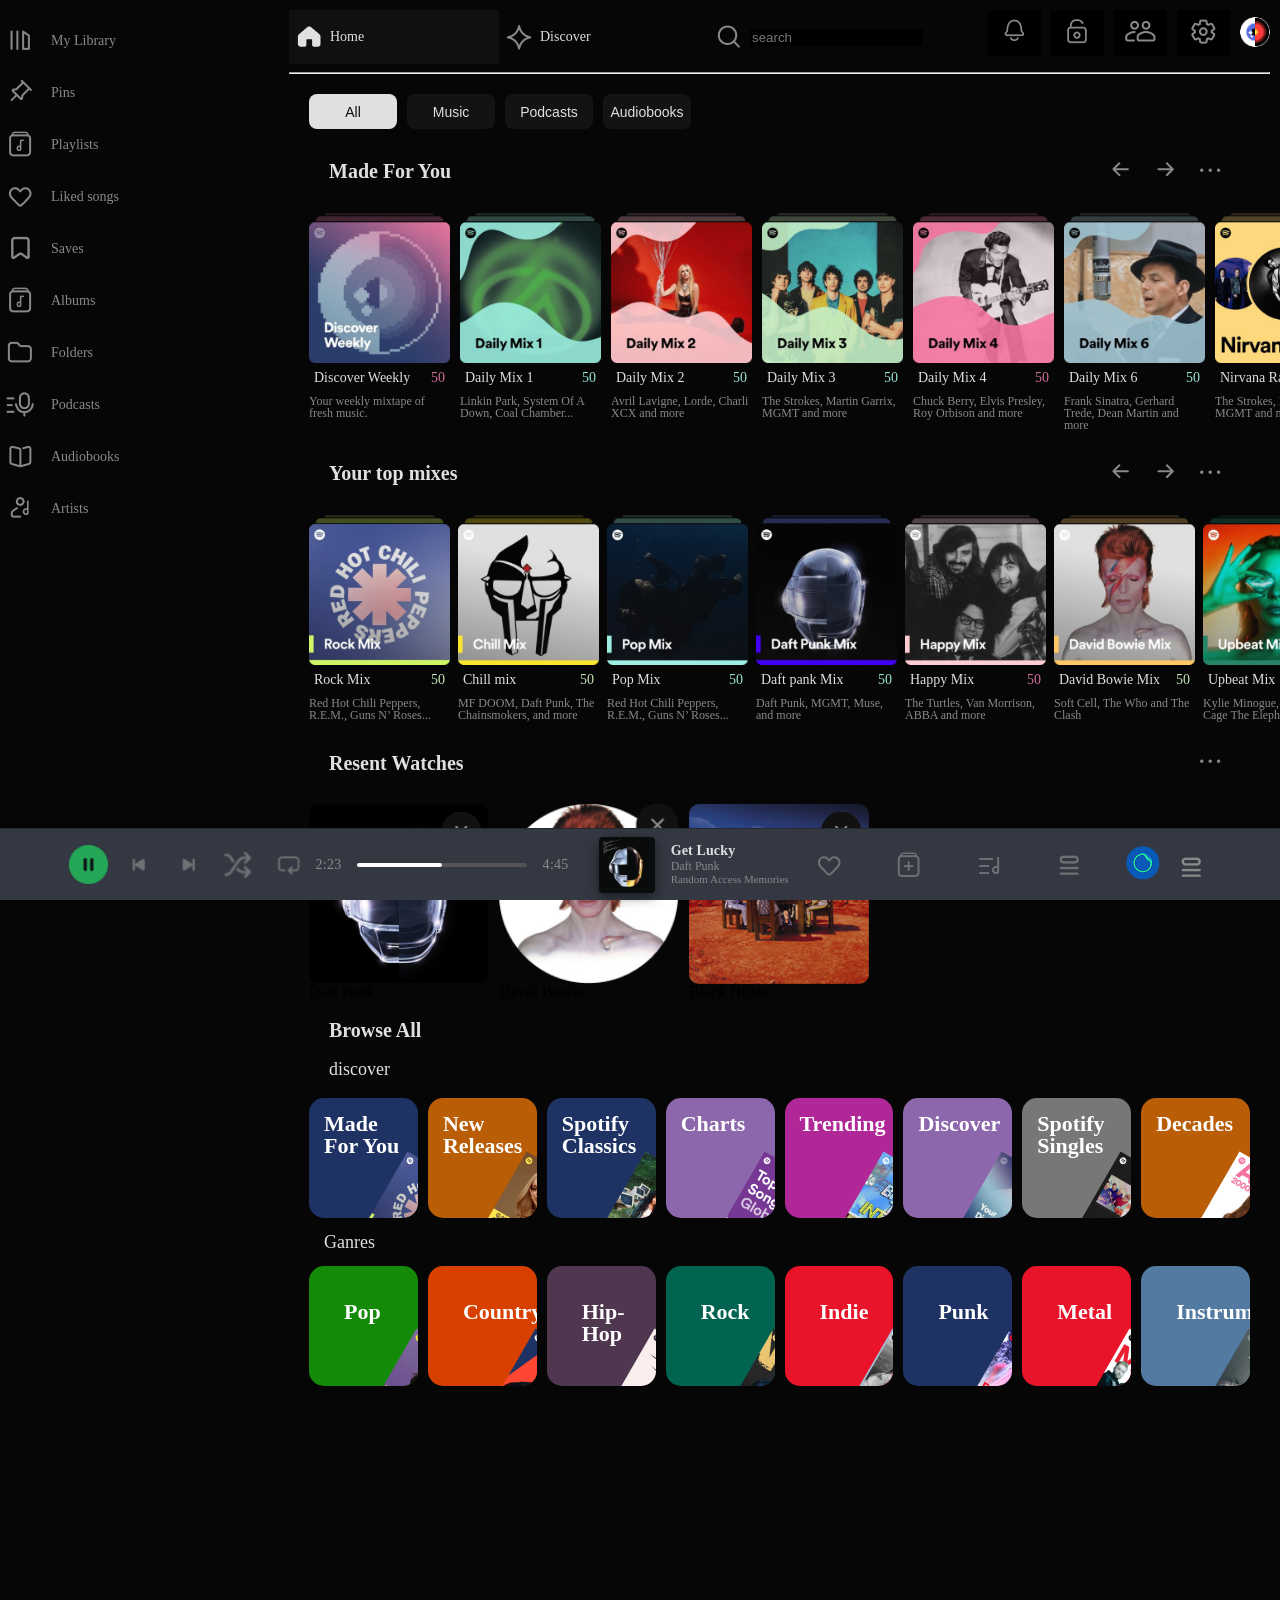
==== index.html @ 06f9d7bf "complete album page" ====
<!DOCTYPE html>
<html lang="en">
<head>
    <meta charset="UTF-8">
    <meta name="viewport" content="width=device-width, initial-scale=1.0">
    <title>Spotify</title>
    <link rel="stylesheet" href="assets/css/reset.css">
    <link rel="stylesheet" href="assets/css/style.css">
</head>
<body>
    
    <section class="main_structure">
            <!-- aside section -->
        <aside class="side-nav">
            <!-- side navigation -->
            <nav class="aside_nav">
                <ul class="aside_nav_items">
                    <li class="main_pages">
                        <div class="each_page">
                            <img src="assets/images/aside/library.png" alt="library icon">
                            <a href="#">My Library</a>
                        </div>
                        <div class="each_page">
                            <img src="assets/images/aside/pin.png" alt="pin icon">
                            <a href="#">Pins</a>
                        </div>
                        <div class="each_page">
                            <img src="assets/images/aside/albums.png" alt="playlist icon">
                            <a href="#">Playlists</a>
                        </div>
                        <div class="each_page">
                            <img src="assets/images/aside/like.png" alt="like icon">
                            <a href="#">Liked songs</a>
                        </div>
                        <div class="each_page">
                            <img src="assets/images/aside/save.png" alt="save icon">
                            <a href="#">Saves</a>
                        </div>
                        <div class="each_page">
                            <img src="assets/images/aside/albums.png" alt="album icon">
                            <a href="album.html">Albums</a>
                        </div>
                        <div class="each_page">
                            <img src="assets/images/aside/folder.png" alt="folder icon">
                            <a href="#">Folders</a>
                        </div>
                        <div class="each_page">
                            <img src="assets/images/aside/podcast.png" alt="podcast icon">
                            <a href="#">Podcasts</a>
                        </div>
                        <div class="each_page">
                            <img src="assets/images/aside/audiobook.png" alt="audiobook icon">
                            <a href="#">Audiobooks</a>
                        </div>
                        <div class="each_page">
                            <img src="assets/images/aside/artist.png" alt="artist icon">
                            <a href="#">Artists</a>
                        </div>

                    </li>
                </ul>
            </nav>

        </aside>
        <!-- page header -->
        <section class="first_page">
                <!-- header -->
            <header class="header">
                <nav class="nav_section">
                    <!-- header's main navigation -->
                    <section class="main_section">
                        <div class="home">
                            <img class="header_btn" src="assets/images/header/home.png" alt="home logo">
                            <a href="index.html">Home</a>
                        </div>
                        <div class="discover">
                            <img class="header_btn" src="assets/images/header/discover.png" alt="discover logo">
                            <a href="#">Discover</a>
                        </div>
                        <div class="search">
                            <img class="header_btn" src="assets/images/header/search.png" alt="search">
                            <input type="text" placeholder="search">
                        </div>
                    </section>
                </nav>

                <!-- action buttons -->
                <section class="actions">
                    <button><img src="assets/images/header/notification.png" alt="notification icon"></button>
                    <button><img src="assets/images/header/lock.png" alt="lock icon"></button>
                    <button><a href="friends.html"><img src="assets/images/header/friends.png" alt="friend icon"></a></button>
                    <button><img src="assets/images/header/settings.png" alt="settings icon"></button>
                    <img class="profile" src="assets/images/header/profile.png" alt="profile picture">
                </section>

            </header>
            <hr>
            <!-- main -->
            <main class="main">
                <!-- filters -->
                <div class="filters">
                    <button class="full_btn">All</button>
                    <button>Music</button>
                    <button>Podcasts</button>
                    <button>Audiobooks</button> 
                </div>
                
                <!-- title and scroll options -->
                <section class="scroll">
                     <h2>Made For You</h2>
                     <div class="arrows">
                        <img src="assets/images/main/left.png" alt="left arrow">
                        <img src="assets/images/main/right.png" alt="right arrow">
                        <img src="assets/images/main/dots.png" alt="view more">
                     </div>
                </section>

                <section class="mobile_first_section">
                    <div class="each_mobile">
                        <div class="photo">
                            <img src="assets/images/main/12.png" alt="punk">
                        </div>
                        <div class="texts">
                            <h3>Get Lucky</h3>
                            <p>Daft Punk</p>
                        </div>
                    </div>
                    <div class="each_mobile">
                        <div class="photo">
                            <img src="assets/images/main/3.png" alt="daily mix 2">
                        </div>
                        <div class="texts">
                            <h3>daily mix 2</h3>
                        </div>
                    </div>
                    <div class="each_mobile">
                        <div class="photo">
                            <img src="assets/images/main/2.png" alt="daily mix 1">
                        </div>
                        <div class="texts">
                            <h3>daily mix 1</h3>
                        </div>
                    </div>
                    <div class="each_mobile">
                        <div class="photo">
                            <img src="assets/images/main/12.png" alt="punk">
                        </div>
                        <div class="texts">
                            <h3>Instant Crush</h3>
                            <p>Daft Punk</p>
                        </div>
                    </div>
                    <div class="each_mobile">
                        <div class="photo">
                            <img src="assets/images/main/12.png" alt="punk">
                        </div>
                        <div class="texts">
                            <h3>Around the wo...</h3>
                            <p>Daft Punk</p>
                        </div>
                    </div>
                    <div class="each_mobile">
                        <div class="photo">
                            <img src="assets/images/main/9.png" alt="rock">
                        </div>
                        <div class="texts">
                            <h3>Rock Mix</h3>
                        </div>
                    </div>
                </section>
               
                <!-- playlists, made for you -->
                <section class="made_for_you">
                    <div class="each_pl">
                        <div class="pl_photo">
                            <img src="assets/images/main/1.png" alt="discover weakly">
                        </div>
                        <div class="pl_info">
                            <div class="pl_name">
                                <p class="pl_title">Discover Weekly</p>
                                <p class="pl_num" id="pink">50</p>
                            </div>
                            <p>Your weekly mixtape of fresh music.</p>
                        </div>
                    </div>
                    <div class="each_pl">
                        <div class="pl_photo">
                            <img src="assets/images/main/2.png" alt="daily mix 1">
                        </div>
                        <div class="pl_info">
                            <div class="pl_name">
                                <p class="pl_title">Daily Mix 1</p>
                                <p class="pl_num" id="green">50</p>
                            </div>
                            <p>Linkin Park, System Of A Down, Coal Chamber...</p>
                        </div>
                    </div>
                    <div class="each_pl">
                        <div class="pl_photo">
                            <img src="assets/images/main/3.png" alt="daily mix 2">
                        </div>
                        <div class="pl_info">
                            <div class="pl_name">
                                <p class="pl_title">Daily Mix 2</p>
                                <p class="pl_num" id="green">50</p>
                            </div>
                            <p>Avril Lavigne, Lorde, Charli XCX and more</p>
                        </div>
                    </div>
                    <div class="each_pl">
                        <div class="pl_photo">
                            <img src="assets/images/main/4.png" alt="daily mix 3">
                        </div>
                        <div class="pl_info">
                            <div class="pl_name">
                                <p class="pl_title">Daily Mix 3</p>
                                <p class="pl_num" id="green">50</p>
                            </div>
                            <p>The Strokes, Martin Garrix, MGMT and more</p>
                        </div>
                    </div>

                    <div class="each_pl">
                         <div class="pl_photo">
                            <img src="assets/images/main/5.png" alt="daily mix 4">
                        </div>
                        <div class="pl_info">
                            <div class="pl_name">
                                <p class="pl_title">Daily Mix 4</p>
                                <p class="pl_num" id="pink">50</p>
                            </div>
                            <p>Chuck Berry, Elvis Presley, Roy Orbison and more</p>
                        </div>
                    </div>

                    <div class="each_pl">
                        <div class="pl_photo">
                            <img src="assets/images/main/6.png" alt="daily mix 6">
                        </div>
                        <div class="pl_info">
                            <div class="pl_name">
                                <p class="pl_title">Daily Mix 6</p>
                                <p class="pl_num" id="green">50</p>
                            </div>
                            <p>Frank Sinatra, Gerhard Trede, Dean Martin and more</p>
                        </div>
                    </div>
                       

                    <div class="each_pl">
                        <div class="pl_photo">
                            <img src="assets/images/main/7.png" alt="nirvana">
                        </div>
                        <div class="pl_info">
                            <div class="pl_name">
                                <p class="pl_title">Nirvana Radio</p>
                                <p class="pl_num" id="yellow">50</p>
                            </div>
                            <p>The Strokes, Martin Garrix, MGMT and more</p>
                        </div>
                    </div>

                    <div class="each_pl">
                        <div class="pl_photo">
                            <img src="assets/images/main/8.png" alt="fall out boys">
                        </div>
                        <div class="pl_info">
                            <div class="pl_name">
                                <p class="pl_title">Fall Out Boys</p>
                                <p class="pl_num" id="yellow">50</p>
                            </div>
                            <p>With Panic! At The Disco, The All-American Rejects,...</p>
                        </div>
                    </div>

                </section>
                <!-- second section -->
                <section class="scroll">
                     <h2>Your top mixes</h2>
                     <div class="arrows">
                        <img src="assets/images/main/left.png" alt="left arrow">
                        <img src="assets/images/main/right.png" alt="right arrow">
                        <img src="assets/images/main/dots.png" alt="view more">
                     </div>
                </section>
                <!-- your top mixes section -->
                <section class="your_top_mixes">
                    <div class="each_pl">
                        <div class="pl_photo">
                            <img src="assets/images/main/9.png" alt="rock mix">
                        </div>
                        <div class="pl_info">
                            <div class="pl_name">
                                <p class="pl_title">Rock Mix</p>
                                <p class="pl_num" id="yellow">50</p>
                            </div>
                            <p>Red Hot Chili Peppers, R.E.M., Guns N’ Roses...</p>
                        </div>
                    </div>
                    <div class="each_pl">
                        <div class="pl_photo">
                            <img src="assets/images/main/10.png" alt="chill mix">
                        </div>
                        <div class="pl_info">
                            <div class="pl_name">
                                <p class="pl_title">Chill mix</p>
                                <p class="pl_num" id="yellow">50</p>
                            </div>
                            <p>MF DOOM, Daft Punk, The Chainsmokers, and more</p>
                        </div>
                    </div>
                    <div class="each_pl">
                        <div class="pl_photo">
                            <img src="assets/images/main/11.png" alt="pop mix">
                        </div>
                        <div class="pl_info">
                            <div class="pl_name">
                                <p class="pl_title">Pop Mix</p>
                                <p class="pl_num" id="green">50</p>
                            </div>
                            <p>Red Hot Chili Peppers, R.E.M., Guns N’ Roses...</p>
                        </div>
                    </div>
                    <div class="each_pl">
                        <div class="pl_photo">
                            <img src="assets/images/main/12.png" alt="Daft pank Mix">
                        </div>
                        <div class="pl_info">
                            <div class="pl_name">
                                <p class="pl_title">Daft pank Mix</p>
                                <p class="pl_num" id="green">50</p>
                            </div>
                            <p>Daft Punk, MGMT, Muse, and more</p>
                        </div>
                    </div>

                    <div class="each_pl">
                         <div class="pl_photo">
                            <img src="assets/images/main/13.png" alt="Happy Mix">
                        </div>
                        <div class="pl_info">
                            <div class="pl_name">
                                <p class="pl_title">Happy Mix</p>
                                <p class="pl_num" id="pink">50</p>
                            </div>
                            <p>The Turtles, Van Morrison, ABBA and more</p>
                        </div>
                    </div>

                    <div class="each_pl">
                        <div class="pl_photo">
                            <img src="assets/images/main/14.png" alt="David Bowie Mix">
                        </div>
                        <div class="pl_info">
                            <div class="pl_name">
                                <p class="pl_title">David Bowie Mix</p>
                                <p class="pl_num" id="yellow">50</p>
                            </div>
                            <p>Soft Cell, The Who and The Clash</p>
                        </div>
                    </div>
                       

                    <div class="each_pl">
                        <div class="pl_photo">
                            <img src="assets/images/main/15.png" alt="Upbeat Mix">
                        </div>
                        <div class="pl_info">
                            <div class="pl_name">
                                <p class="pl_title">Upbeat Mix</p>
                                <p class="pl_num" id="green">50</p>
                            </div>
                            <p>Kylie Minogue, Charli XCX, Cage The Elephant and...</p>
                        </div>
                    </div>

                    <div class="each_pl">
                        <div class="pl_photo">
                            <img src="assets/images/main/16.png" alt="60's mix">
                        </div>
                        <div class="pl_info">
                            <div class="pl_name">
                                <p class="pl_title">60's mix</p>
                                <p class="pl_num" id="pink">50</p>
                            </div>
                            <p>Chuck Berry, Skeeter David, Van Morrison and...</p>
                        </div>
                    </div>

                </section>
                <!-- recent watches -->
                <section class="recent">
                     <h2>Resent Watches</h2>
                     <div class="arrows">
                        <img src="assets/images/main/dots.png" alt="view more">
                     </div>
                </section>
                <!-- recent searches -->
                <section class="searches">
                    <div class="each_search">
                        <img class="artist" src="assets/images/main/punk.png" alt="daft punk">
                        <img class="close" src="assets/images/main/X.png" alt="x">
                        <p>Daft Punk</p>
                    </div>
                    <div class="each_search">
                        <img class="artist" src="assets/images/main/bowie.png" alt="David Bowie">
                        <p>David Bowie</p>
                    </div>
                    <div class="each_search">
                        <img class="artist" src="assets/images/main/black_holes.png" alt="black holes">
                        <img class="close" src="assets/images/main/X.png" alt="x">
                        <p>Black Holes</p>
                    </div>

                </section>

                <!-- browse all -->
                <section class="browse">
                     <h2>Browse All</h2>
                     <p>discover</p>
                </section>
                <!-- albums sort by popularity -->
                <section class="discover" id="discover">
                    <div class="each_discover_box" id="madeforu" >
                        <p class="discover_title">Made For You</p>
                        <img src="assets/images/main/madeforyou.png" alt="made for u">
                    </div>
                    <div class="each_discover_box" id="releases" >
                        <p class="discover_title">New Releases</p>
                        <img src="assets/images/main/releases.png" alt="new releases">
                    </div>
                    <div class="each_discover_box" id="classics" >
                        <p class="discover_title">Spotify Classics</p>
                        <img src="assets/images/main/classics.png" alt="classics">
                    </div>
                    <div class="each_discover_box" id="charts" >
                        <p class="discover_title">Charts</p>
                        <img src="assets/images/main/charts.png" alt="charts">
                    </div>
                    <div class="each_discover_box" id="trending" >
                        <p class="discover_title">Trending</p>
                        <img src="assets/images/main/trending.png" alt="trending">
                    </div>
                    <div class="each_discover_box" id="discover" >
                        <p class="discover_title">Discover</p>
                        <img src="assets/images/main/discover.png" alt="discover">
                    </div>
                    <div class="each_discover_box" id="singles" >
                        <p class="discover_title">Spotify Singles</p>
                        <img src="assets/images/main/singles.png" alt="singles">
                    </div>
                    <div class="each_discover_box" id="decades" >
                        <p class="discover_title">Decades</p>
                        <img src="assets/images/main/decades.png" alt="decades">
                    </div>
                </section>
                <!-- albums sort by ganres -->
                <div class="ganres_title">
                    <p>Ganres</p>
                </div>
                <section class="ganres">
                    <div class="each_ganres_box" id="pop" >
                        <p class="ganres_title">Pop</p>
                        <img src="assets/images/main/pop.png" alt="pop">
                    </div>
                    <div class="each_ganres_box" id="country" >
                        <p class="ganres_title">Country</p>
                        <img src="assets/images/main/country.png" alt="country">
                    </div>
                    <div class="each_ganres_box" id="hip-hop" >
                        <p class="ganres_title">Hip-Hop</p>
                        <img src="assets/images/main/hip-hop.png" alt="hip-hop">
                    </div>
                    <div class="each_ganres_box" id="rock" >
                        <p class="ganres_title">Rock</p>
                        <img src="assets/images/main/rock.png" alt="Rock">
                    </div>
                    <div class="each_ganres_box" id="indie" >
                        <p class="ganres_title">Indie</p>
                        <img src="assets/images/main/indie.png" alt="indie">
                    </div>
                    <div class="each_ganres_box" id="punk" >
                        <p class="ganres_title">Punk</p>
                        <img src="assets/images/main/punk2.png" alt="punk">
                    </div>
                    <div class="each_ganres_box" id="metal" >
                        <p class="ganres_title">Metal</p>
                        <img src="assets/images/main/metal.png" alt="metal">
                    </div>
                    <div class="each_ganres_box" id="instrumental" >
                        <p class="ganres_title">Instrumental</p>
                        <img src="assets/images/main/instrumental.png" alt="instrumental">
                    </div>
                </section>
            </main>
            <footer class="player">
            <!-- controls -->
            <section class="player-controle">
                <div class="controls">
                    <img src="assets/images/footer/pause.png" alt="pause">
                    <img src="assets/images/footer/left.png" alt="left">
                    <img src="assets/images/footer/right.png" alt="right">
                    <img src="assets/images/footer/switch.png" alt="switch">
                    <img src="assets/images/footer/reply.png" alt=reply>
                </div>
                <div class="progress-section">
                    <span>2:23</span>

                    <div class="progress-bar">
                        <div class="progress"></div>
                    </div>

                    <span>4:45</span>
                </div>
            </section>
            <section class="music_and_buttons">
                <!-- Track info -->
                <section class="music">
                    <div class="music_info">
                        <img src="assets/images/footer/song.png" alt="album cover">
                        <div class="track-info">
                            <p class="track-title">Get Lucky</p>
                            <p class="artist">Daft Punk</p>
                            <p class="band">Random Access Memories</p>
                        </div>
                    </div>
                    
                    <div class="track-actions">
                        <img src="assets/images/footer/like.png" alt="like">
                        <img src="assets/images/footer/add.png" alt="add">
                        <img src="assets/images/footer/lyrics.png" alt="playlist">
                        <img src="assets/images/footer/queue.png" alt="queue">
                    </div>
                </section>


                <!-- actions -->
                <section class="player-right">

                    <img src="assets/images/footer/DJ.png" alt="dj">
                    <img src="assets/images/footer/pc-queue.png" alt="pc-queue">

                </section>
                <section class="mobile_icon">
                    <img src="assets/images/footer/mob2.png" alt="add">
                    <img src="assets/images/footer/mob1.png" alt="like">
                </section>

                <section class="footer_nav">
                    <a><img src="assets/images/footer/home.png" alt="home"></a>
                    <a href="#discover"><img src="assets/images/footer/discover.png" alt="discover"></a>
                    <a><img src="assets/images/footer/search.png" alt="search"></a>
                    <a href="mobile_library.html"><img src="assets/images/footer/library.png" alt="library"></a>
                    <a><img src="assets/images/footer/me.png" alt="me"></a>
                    
                </section>
            </section>

            </footer>
        </section>

    </section>

    
    
</body>
</html>
---- assets/css/style.css ----
.first_page {
  flex: 1;
  padding: 10px;
  overflow-x: hidden;
}
.first_page .header {
  display: flex;
  justify-content: center;
  justify-content: space-between;
  max-width: 100%;
}
.first_page .header .main_section {
  display: flex;
  align-items: center;
  text-align: center;
  justify-content: space-between;
}
.first_page .header .main_section .home {
  background-color: rgb(17, 16, 16);
}
.first_page .header .main_section .home, .first_page .header .main_section .discover, .first_page .header .main_section .search {
  width: 210px;
  height: 54px;
  display: flex;
  text-align: center;
  align-items: center;
}
.first_page .header .main_section .home a, .first_page .header .main_section .discover a, .first_page .header .main_section .search a {
  color: #E0E0E0;
  font-weight: 400;
  font-size: 14px;
  letter-spacing: 3%;
}
.first_page .header .main_section .home input, .first_page .header .main_section .discover input, .first_page .header .main_section .search input {
  background-color: black;
  border: none;
  outline: none;
  color: #E0E0E0;
}
.first_page .header .actions {
  gap: 10px;
  display: flex;
  align-items: flex-start;
}
.first_page .header .actions button {
  border: none;
  cursor: pointer;
  background-color: black;
}
.first_page .header .actions .profile {
  width: 30px;
  height: 30px;
  margin-top: 7px;
}

@media (max-width: 1240px) {
  .first_page .header {
    padding: 0 10px;
  }
  .first_page .header .main_section {
    gap: 10px;
  }
  .first_page .header .main_section .home, .first_page .header .main_section .discover, .first_page .header .main_section .search {
    width: 90%;
    height: 48px;
  }
  .first_page .header .main_section .home a, .first_page .header .main_section .discover a, .first_page .header .main_section .search a {
    font-size: 10px;
  }
  .first_page .header .main_section .home input, .first_page .header .main_section .discover input, .first_page .header .main_section .search input {
    width: 80%;
    font-size: 10px;
  }
  .first_page .header .actions {
    gap: 6px;
  }
  .first_page .header .actions button {
    padding: 4px;
    max-width: 70%;
  }
  .first_page .header .actions .profile {
    width: 26px;
    height: 26px;
  }
}
@media (max-width: 768px) {
  .first_page .header .main_section .discover {
    width: 100px;
  }
  .first_page .header .main_section .home {
    width: 100px;
  }
  .first_page .header .main_section .search {
    width: 100px;
  }
  .first_page .header .actions {
    display: none;
  }
}
@media (max-width: 650px) {
  .first_page .header {
    display: none;
  }
  .first_page hr {
    display: none;
  }
}
.player {
  position: fixed;
  bottom: 0;
  left: 0;
  right: 0;
  height: 72px;
  background-color: #333842;
  border-top: 1px solid #282828;
  display: flex;
  align-items: center;
  justify-content: center;
  gap: 30px;
  padding: 0 16px;
  z-index: 100;
}
.player-controle {
  display: flex;
  align-items: center;
  gap: 6px;
  flex: 1;
  max-width: 40%;
}
.player-controle .controls {
  display: flex;
  align-items: center;
  gap: 10px;
}
.player-controle .controls img {
  width: 40px;
  height: 40px;
  cursor: pointer;
  opacity: 0.7;
  transition: opacity 0.2s ease, transform 0.2s ease;
}
.player-controle .progress-section {
  display: flex;
  align-items: center;
  gap: 10px;
  width: 100%;
}
.player-controle .progress-section span {
  font-size: 14px;
  color: #898989;
  min-width: 32px;
  letter-spacing: 0.02em;
}
.player-controle .progress-section span:last-child {
  text-align: right;
}
.player-controle .progress-section .progress-bar {
  flex: 1;
  height: 4px;
  background: #535353;
  border-radius: 2px;
  cursor: pointer;
  position: relative;
  transition: height 0.4s ease;
}
.player-controle .progress-section .progress-bar .progress {
  width: 50%;
  height: 100%;
  background: #ffffff;
  border-radius: 2px;
  position: relative;
  transition: background 0.4s ease;
}
.player .music_and_buttons {
  display: flex;
  justify-content: space-between;
  align-items: center;
  gap: 30px;
}
.player .music_and_buttons .music {
  display: flex;
  align-items: center;
  flex: 1;
  justify-content: space-between;
  gap: 20px;
  min-width: 0;
}
.player .music_and_buttons .music .music_info {
  display: flex;
  align-items: center;
  gap: 16px;
}
.player .music_and_buttons .music .music_info img {
  width: 56px;
  height: 56px;
  border-radius: 4px;
  object-fit: cover;
  box-shadow: 0 4px 12px rgba(0, 0, 0, 0.5);
  flex-shrink: 0;
}
.player .music_and_buttons .music .music_info .track-info {
  display: flex;
  flex-direction: column;
  gap: 2px;
  min-width: 0;
}
.player .music_and_buttons .music .music_info .track-info p {
  margin: 0;
  white-space: nowrap;
  overflow: hidden;
}
.player .music_and_buttons .music .music_info .track-info .track-title {
  font-size: 14px;
  font-weight: 600;
  color: #E0E0E0;
  letter-spacing: 0.01em;
}
.player .music_and_buttons .music .music_info .track-info .track-title:hover {
  text-decoration: underline;
  cursor: pointer;
}
.player .music_and_buttons .music .music_info .track-info .artist {
  font-size: 12px;
  color: #898989;
}
.player .music_and_buttons .music .music_info .track-info .band {
  font-size: 11px;
  color: #898989;
}
.player .music_and_buttons .music .track-actions {
  display: flex;
  align-items: center;
  gap: 40px;
  flex-shrink: 0;
}
.player .music_and_buttons .music .track-actions img {
  width: 40px;
  height: 40px;
  box-shadow: none;
  border-radius: 0;
  cursor: pointer;
  opacity: 0.7;
  transition: opacity 0.2s ease, transform 0.2s ease;
}
.player .music_and_buttons-right {
  display: flex;
  align-items: center;
  gap: 16px;
  flex: 1;
}
.player .music_and_buttons-right img {
  width: 40px;
  height: 40px;
  cursor: pointer;
  opacity: 0.7;
  transition: opacity 0.2s ease, transform 0.2s ease;
}
.player .mobile_icon {
  display: none;
}
.player .footer_nav {
  display: none;
}
@media (max-width: 1240px) {
  .player .music_and_buttons .track-actions, .player .music_and_buttons-right, .player-controle {
    display: none;
  }
}
@media (max-width: 650px) {
  .player {
    display: flex;
    justify-content: center;
    padding: 0 8px;
    bottom: 70px;
  }
  .player .music_and_buttons {
    justify-content: center;
    gap: 8px;
  }
  .player .music_and_buttons .music {
    display: flex;
    justify-content: center;
  }
  .player .music_and_buttons .music .track-actions {
    display: none;
  }
  .player .music_and_buttons .music .music_info {
    gap: 8px;
    display: flex;
    justify-content: center;
  }
  .player .music_and_buttons-right {
    display: none;
  }
  .player .music_and_buttons .player-right {
    display: none;
  }
  .player-controle {
    display: none;
  }
  .player .mobile_icon {
    display: flex;
  }
  .player .footer_nav {
    position: fixed;
    bottom: 0;
    left: 0;
    right: 0;
    height: 72px;
    background-color: #1b1f26;
    border-top: 1px solid #333842;
    display: flex;
    align-items: center;
    justify-content: center;
    gap: 30px;
    padding: 0 16px;
    z-index: 100;
  }
  .player .footer_nav a {
    background-color: #1b1f26;
    cursor: pointer;
  }
}

.main {
  margin: 20px;
  margin-bottom: 150px;
}
.main .filters {
  display: flex;
  gap: 10px;
}
.main .filters button {
  width: 88px;
  height: 35px;
  border-radius: 8px;
  border-style: none;
  background-color: rgba(32, 32, 32, 0.5019607843);
  color: #E0E0E0;
  font-weight: 400;
  font-size: 14px;
  cursor: pointer;
}
.main .filters .full_btn {
  background-color: #E0E0E0;
  color: #111111;
}
.main .scroll {
  display: flex;
  justify-content: space-between;
  align-items: center;
  text-align: center;
  margin: 20px;
}
.main .scroll h2 {
  font-size: 20px;
  font-weight: 700;
  color: #E0E0E0;
  letter-spacing: 3%;
}
.main .mobile_first_section {
  display: none;
}
.main .made_for_you {
  display: flex;
  justify-content: space-between;
  gap: 10px;
}
.main .made_for_you .scroll {
  display: flex;
  justify-content: space-between;
  align-items: center;
  text-align: center;
  margin: 20px;
}
.main .made_for_you .scroll h2 {
  font-size: 20px;
  font-weight: 700;
  color: #E0E0E0;
  letter-spacing: 3%;
}
.main .made_for_you .each_pl {
  display: flex;
  flex-direction: column;
}
.main .made_for_you .each_pl .pl_photo img {
  width: 141px;
  height: 150px;
}
.main .made_for_you .each_pl .pl_info {
  display: flex;
  flex-direction: column;
  width: 141px;
  gap: 5px;
}
.main .made_for_you .each_pl .pl_info .pl_name {
  display: flex;
  justify-content: space-between;
  padding: 5px;
}
.main .made_for_you .each_pl .pl_info .pl_name .pl_title {
  color: #E0E0E0;
  font-weight: 500;
  font-size: 14px;
  letter-spacing: 3%;
}
.main .made_for_you .each_pl .pl_info .pl_name .pl_num {
  font-weight: 500;
  font-size: 14px;
  letter-spacing: 3%;
}
.main .made_for_you .each_pl .pl_info .pl_name #green {
  color: #95E6D3;
}
.main .made_for_you .each_pl .pl_info .pl_name #pink {
  color: #CE6E9A;
}
.main .made_for_you .each_pl .pl_info .pl_name #yellow {
  color: #C3E7B7;
}
.main .made_for_you .each_pl .pl_info p {
  color: #898989;
  font-weight: 500;
  font-size: 12px;
  letter-spacing: 3%;
}
.main .your_top_mixes {
  display: flex;
  justify-content: space-between;
  gap: 8px;
}
.main .your_top_mixes .each_pl {
  display: flex;
  flex-direction: column;
}
.main .your_top_mixes .each_pl .pl_photo img {
  width: 141px;
  height: 150px;
}
.main .your_top_mixes .each_pl .pl_info {
  display: flex;
  flex-direction: column;
  width: 141px;
  gap: 5px;
}
.main .your_top_mixes .each_pl .pl_info .pl_name {
  display: flex;
  justify-content: space-between;
  padding: 5px;
}
.main .your_top_mixes .each_pl .pl_info .pl_name .pl_title {
  color: #E0E0E0;
  font-weight: 500;
  font-size: 14px;
  letter-spacing: 3%;
}
.main .your_top_mixes .each_pl .pl_info .pl_name .pl_num {
  font-weight: 500;
  font-size: 14px;
  letter-spacing: 3%;
}
.main .your_top_mixes .each_pl .pl_info .pl_name #green {
  color: #95E6D3;
}
.main .your_top_mixes .each_pl .pl_info .pl_name #pink {
  color: #CE6E9A;
}
.main .your_top_mixes .each_pl .pl_info .pl_name #yellow {
  color: #C3E7B7;
}
.main .your_top_mixes .each_pl .pl_info p {
  color: #898989;
  font-weight: 500;
  font-size: 12px;
  letter-spacing: 3%;
}
.main .recent {
  display: flex;
  justify-content: space-between;
  align-items: center;
  text-align: center;
  margin: 20px;
}
.main .recent h2 {
  font-size: 20px;
  font-weight: 700;
  color: #E0E0E0;
  letter-spacing: 3%;
}
.main .searches {
  display: flex;
  gap: 10px;
}
.main .searches .each_search {
  position: relative;
  width: 180px;
}
.main .searches .each_search .artist {
  width: 100%;
  border-radius: 10px;
  display: block;
}
.main .searches .each_search .close {
  position: absolute;
  top: 8px;
  right: 8px;
  width: 40px;
  height: 40px;
  cursor: pointer;
}
.main .browse {
  display: flex;
  flex-direction: column;
  gap: 20px;
  margin: 20px;
}
.main .browse h2 {
  font-size: 20px;
  font-weight: 700;
  color: #E0E0E0;
  letter-spacing: 3%;
}
.main .browse p {
  font-size: 18px;
  font-weight: 500;
  color: #E0E0E0;
  letter-spacing: 3%;
}
.main .discover {
  display: flex;
  justify-content: space-between;
  gap: 10px;
}
.main .discover .each_discover_box {
  padding: 15px;
  position: relative;
  overflow: hidden;
}
.main .discover .each_discover_box .discover_title {
  color: white;
  font-size: 22px;
  font-weight: 900;
}
.main .discover .each_discover_box img {
  width: 90px;
  position: absolute;
  top: 70px;
  left: 70px;
  transform: rotate(30deg);
}
.main .discover #madeforu {
  width: 120px;
  height: 120px;
  background-color: #1e3264;
  border-radius: 15px;
}
.main .discover #releases {
  width: 120px;
  height: 120px;
  background-color: #BA5D07;
  border-radius: 15px;
}
.main .discover #classics {
  width: 120px;
  height: 120px;
  background-color: #1E3264;
  border-radius: 15px;
}
.main .discover #charts {
  width: 120px;
  height: 120px;
  background-color: #8D67AB;
  border-radius: 15px;
}
.main .discover #trending {
  width: 120px;
  height: 120px;
  background-color: #B02897;
  border-radius: 15px;
}
.main .discover #discover {
  width: 120px;
  height: 120px;
  background-color: #8D67AB;
  border-radius: 15px;
}
.main .discover #singles {
  width: 120px;
  height: 120px;
  background-color: #777777;
  border-radius: 15px;
}
.main .discover #decades {
  width: 120px;
  height: 120px;
  background-color: #BA5D07;
  border-radius: 15px;
}
.main .ganres_title {
  margin: 15px;
  font-size: 18px;
  font-weight: 500;
  color: #E0E0E0;
  letter-spacing: 3%;
}
.main .ganres {
  display: flex;
  justify-content: space-between;
  gap: 10px;
}
.main .ganres .each_ganres_box {
  padding: 20px;
  position: relative;
  overflow: hidden;
}
.main .ganres .each_ganres_box .ganres_title {
  color: white;
  font-size: 22px;
  font-weight: 900;
}
.main .ganres .each_ganres_box img {
  width: 90px;
  position: absolute;
  top: 79px;
  left: 79px;
  transform: rotate(30deg);
}
.main .ganres #pop {
  width: 120px;
  height: 120px;
  background-color: #148A08;
  border-radius: 15px;
}
.main .ganres #country {
  width: 120px;
  height: 120px;
  background-color: #D84000;
  border-radius: 15px;
}
.main .ganres #hip-hop {
  width: 120px;
  height: 120px;
  background-color: #503750;
  border-radius: 15px;
}
.main .ganres #rock {
  width: 120px;
  height: 120px;
  background-color: #006450;
  border-radius: 15px;
}
.main .ganres #indie {
  width: 120px;
  height: 120px;
  background-color: #E91429;
  border-radius: 15px;
}
.main .ganres #punk {
  width: 120px;
  height: 120px;
  background-color: #1E3264;
  border-radius: 15px;
}
.main .ganres #metal {
  width: 120px;
  height: 120px;
  background-color: #E91429;
  border-radius: 15px;
}
.main .ganres #instrumental {
  width: 120px;
  height: 120px;
  background-color: #537AA1;
  border-radius: 15px;
}
@media (max-width: 1240px) {
  .main .made_for_you, .main .your_top_mixes {
    overflow-x: hidden;
    margin-top: 20px;
  }
  .main .discover, .main .ganres {
    flex-wrap: wrap;
    justify-content: center;
  }
}
@media (max-width: 768px) {
  .main .scroll {
    display: none;
  }
  .main .discover .each_discover_box {
    width: 100px !important;
    height: 100px !important;
  }
  .main .ganres {
    flex-wrap: wrap;
  }
  .main .ganres .each_ganres_box {
    width: 100px !important;
    height: 100px !important;
  }
}

@media (max-width: 650px) {
  .main .mobile_first_section {
    margin-top: 20px;
    display: flex;
    justify-content: center;
    flex-wrap: wrap;
    gap: 5px;
  }
  .main .mobile_first_section .each_mobile {
    display: flex;
    justify-content: flex-start;
    gap: 15px;
    align-items: center;
    width: 135px;
    height: 38px;
    background-color: #202020;
    gap: 1px;
  }
  .main .mobile_first_section .each_mobile .photo img {
    width: 30px;
    height: 30px;
    margin-right: 5px;
  }
  .main .mobile_first_section .each_mobile .texts h3 {
    font-size: 14px;
    font-weight: 400;
    color: #E0E0E0;
  }
  .main .mobile_first_section .each_mobile .texts p {
    font-size: 12px;
    color: #898989;
  }
}
.aside_nav {
  padding-top: 20px;
  width: 259px;
}
.aside_nav .main_pages {
  display: flex;
  flex-direction: column;
  gap: 11px;
}
.aside_nav .main_pages .each_page {
  display: flex;
  gap: 10px;
  align-items: center;
}
.aside_nav .main_pages .each_page a {
  font-weight: 400;
  font-size: 14px;
  letter-spacing: 3%;
  color: #898989;
}
.aside_nav .main_pages .each_page a:hover {
  font-size: 18px;
  font-weight: 600;
  transition: all 0.1s ease;
}
.aside_nav .main_pages .each_page a:active {
  color: white;
}
@media (max-width: 1240px) {
  .aside_nav {
    width: 200px;
  }
  .aside_nav .main_pages .each_page a {
    font-size: 13px;
  }
}
@media (max-width: 768px) {
  .aside_nav {
    width: 150px;
  }
  .aside_nav .main_pages .each_page a {
    font-size: 12px;
  }
}
@media (max-width: 650px) {
  .aside_nav {
    display: none;
  }
}

*, *::before, *::after {
  box-sizing: border-box;
}

body {
  overflow-x: hidden;
}

#album {
  background-color: rgb(17, 16, 16);
}

#home {
  background-color: black;
}

.main_structure {
  margin-bottom: 150px;
}
.main_structure .main_album {
  background: linear-gradient(180deg, rgba(51, 56, 66, 0.47) 0%, rgba(6, 6, 6, 0.47) 100%);
  display: flex;
  justify-content: space-around;
  gap: 10px;
  width: 100%;
}
.main_structure .main_album .playlist {
  display: flex;
  flex-direction: column;
  margin-top: 20px;
  width: 100%;
}
.main_structure .main_album .playlist .intro {
  display: flex;
  flex-direction: column;
  gap: 10px;
}
.main_structure .main_album .playlist .intro h2 {
  color: #E0E0E0;
  font-size: 36px;
  font-weight: 700;
}
.main_structure .main_album .playlist .intro p {
  color: #E0E0E0;
  font-size: 14px;
}
.main_structure .main_album .playlist .intro .act {
  display: flex;
  gap: 14px;
  flex-wrap: wrap;
}
.main_structure .main_album .list {
  width: 100%;
  margin-top: 30px;
}
.main_structure .main_album .track-item {
  display: grid;
  grid-template-columns: 32px 1fr auto 36px;
  align-items: center;
  gap: 20px;
  padding: 8px 16px;
  border-radius: 4px;
  cursor: pointer;
  transition: background 0.15s ease;
}
.main_structure .main_album .track-item:hover {
  background: rgba(255, 255, 255, 0.06);
}
.main_structure .main_album .track-number {
  font-size: 14px;
  font-weight: 500;
  color: #E0E0E0;
  text-align: right;
  user-select: none;
}
.main_structure .main_album .track-info {
  display: flex;
  flex-direction: column;
  gap: 4px;
  min-width: 0;
}
.main_structure .main_album .track-title {
  font-size: 16px;
  font-weight: 500;
  color: #E0E0E0;
  white-space: nowrap;
  overflow: hidden;
  text-overflow: ellipsis;
}
.main_structure .main_album .track-feat {
  font-weight: 400;
  font-size: 13px;
  color: #E0E0E0;
  white-space: nowrap;
  overflow: hidden;
  text-overflow: ellipsis;
}
.main_structure .main_album .track-artist {
  font-size: 14px;
  color: #E0E0E0;
  white-space: nowrap;
  overflow: hidden;
  text-overflow: ellipsis;
}
.main_structure .main_album .track-duration {
  font-size: 13px;
  color: #E0E0E0;
}
.main_structure .main_album .track-like {
  display: flex;
  align-items: center;
  justify-content: center;
  width: 32px;
  height: 32px;
  border: none;
  background-color: rgba(0, 0, 0, 0.1);
  border-radius: 50%;
  cursor: pointer;
}
.main_structure .main_album .track-like img {
  width: 18px;
  height: 18px;
}
.main_structure .main_album .cover {
  display: flex;
  flex-direction: column;
  gap: 30px;
  margin-top: 40px;
}
.main_structure .main_album .cover .cover_photo {
  width: 400px;
  height: 400px;
  object-fit: cover;
}
.main_structure .main_album .cover .btns {
  display: flex;
  flex-wrap: wrap;
  max-width: 350px;
  gap: 20px;
}
.main_structure .main_album .cover .btns button {
  padding: 8px 16px;
  border-radius: 999px;
  border: 1px solid #2a2a2a;
  background: transparent;
  color: #b3b3b3;
  font-size: 14px;
  cursor: pointer;
  transition: all 0.2s ease;
}
.main_structure .main_album .cover .btns button:hover {
  border-color: #fff;
  color: #fff;
}
.main_structure .main_album .cover .authors {
  display: flex;
  flex-direction: column;
  gap: 20px;
}
.main_structure .main_album .cover .authors .each {
  display: flex;
  align-items: center;
  gap: 20px;
}
.main_structure .main_album .cover .authors .each img {
  width: 61px;
  height: 61px;
  object-fit: cover;
}
.main_structure .main_album .cover .authors .each p {
  font-size: 16px;
  font-weight: 500;
  color: #E0E0E0;
}

@media (max-width: 1240px) {
  .main_structure .main_album {
    flex-direction: column;
    align-items: center;
    padding: 20px;
    gap: 40px;
  }
  .main_structure .cover {
    align-items: center;
    text-align: center;
  }
  .main_structure .cover .cover_photo {
    width: 300px;
    height: 300px;
  }
  .main_structure .cover .btns {
    justify-content: center;
  }
  .main_structure .track-item {
    grid-template-columns: 24px 1fr auto 32px;
    gap: 15px;
  }
}
@media (max-width: 670px) {
  .main_structure {
    margin-bottom: 120px;
  }
  .main_structure .playlist .intro h2 {
    font-size: 22px;
  }
  .main_structure .playlist .intro p {
    font-size: 12px;
  }
  .main_structure .track-item {
    grid-template-columns: 20px 1fr auto;
    gap: 10px;
    padding: 6px 10px;
  }
  .main_structure .track-like {
    display: none;
  }
  .main_structure .track-title {
    font-size: 14px;
  }
  .main_structure .track-artist {
    font-size: 12px;
  }
  .main_structure .track-duration {
    font-size: 12px;
  }
  .main_structure .cover .cover_photo {
    width: 220px;
    height: 220px;
  }
  .main_structure .cover .btns {
    gap: 10px;
  }
  .main_structure .cover .btns button {
    font-size: 12px;
    padding: 6px 12px;
  }
  .main_structure .cover .authors .each img {
    width: 45px;
    height: 45px;
  }
  .main_structure .cover .authors .each p {
    font-size: 14px;
  }
}
.friend_list {
  display: flex;
  flex-direction: column;
  gap: 20px;
  padding-top: 20px;
  width: 265px;
}
.friend_list .aside_title {
  display: flex;
  justify-content: space-between;
  align-items: center;
}
.friend_list .aside_title p {
  color: #E0E0E0;
  font-size: 14px;
  font-weight: 500;
  letter-spacing: 3%;
}
.friend_list .friend_list {
  display: flex;
  flex-direction: column;
  gap: 10px;
}
.friend_list .friend_list .each_friend {
  display: flex;
  align-items: center;
  gap: 10px;
}
.friend_list .friend_list .each_friend .friend_info {
  display: flex;
  flex-direction: column;
  gap: 4px;
}
.friend_list .friend_list .each_friend .friend_info p {
  color: #E0E0E0;
  font-size: 12px;
  letter-spacing: 3%;
}
.friend_list .friend_list .each_friend .friend_img img {
  width: 40px;
  height: 40px;
  border-radius: 100px;
}

.library_mob_header {
  display: flex;
  align-items: center;
  gap: 10px;
  padding: 14px 16px;
  background: #0b0b0b;
}
.library_mob_header input {
  flex: 1;
  height: 38px;
  border-radius: 10px;
  border: none;
  background: #1e1e1e;
  padding-left: 14px;
  color: #fff;
  font-size: 14px;
}
.library_mob_header a {
  display: flex;
  align-items: center;
  justify-content: center;
}
.library_mob_header a img {
  width: 20px;
  height: 20px;
  opacity: 0.8;
}

.library_mob_main {
  padding: 20px 16px;
}

.filter {
  display: flex;
  gap: 20px;
  margin-bottom: 20px;
}
.filter .menu {
  display: flex;
  align-items: center;
  gap: 6px;
  cursor: pointer;
}
.filter .menu img {
  width: 18px;
  height: 18px;
}
.filter .menu p {
  font-size: 14px;
  color: #cfcfcf;
}

.library_list {
  display: flex;
  flex-direction: column;
}

.library_item {
  display: flex;
  align-items: center;
  justify-content: space-between;
  padding: 18px 0;
  border-bottom: 1px solid #1c1c1c;
}
.library_item p {
  font-size: 16px;
  color: #e0e0e0;
}
.library_item img {
  width: 18px;
  height: 18px;
  opacity: 0.7;
}

body {
  background-color: #060606;
}

.main_structure {
  display: flex;
  gap: 20px;
}

/*# sourceMappingURL=style.css.map */
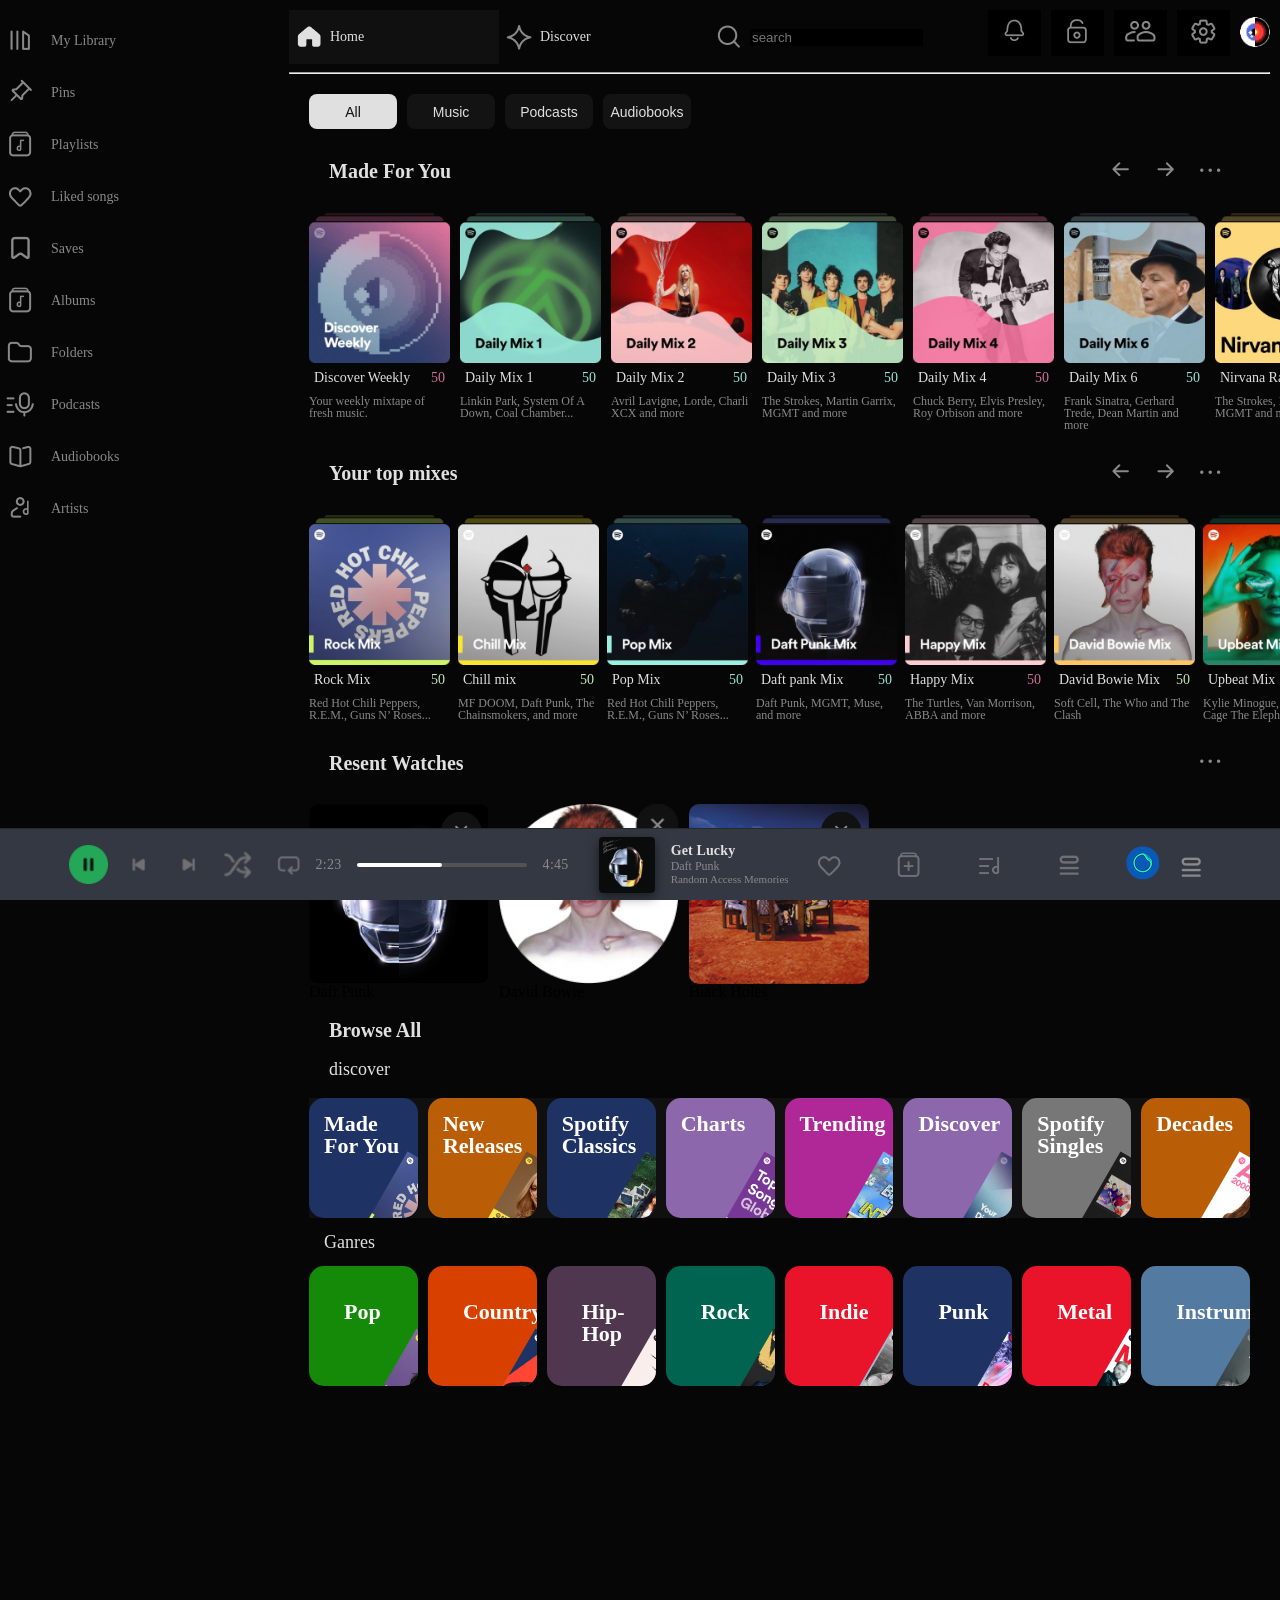
==== commit 39e5f654: "feat: add episode and discover page" ====
--- a/index.html
+++ b/index.html
@@ -46,7 +46,7 @@
                         </div>
                         <div class="each_page">
                             <img src="assets/images/aside/podcast.png" alt="podcast icon">
-                            <a href="#">Podcasts</a>
+                            <a href="podcast.html">Podcasts</a>
                         </div>
                         <div class="each_page">
                             <img src="assets/images/aside/audiobook.png" alt="audiobook icon">
@@ -75,7 +75,7 @@
                         </div>
                         <div class="discover">
                             <img class="header_btn" src="assets/images/header/discover.png" alt="discover logo">
-                            <a href="#">Discover</a>
+                            <a href="discover.html">Discover</a>
                         </div>
                         <div class="search">
                             <img class="header_btn" src="assets/images/header/search.png" alt="search">
--- a/assets/css/style.css
+++ b/assets/css/style.css
@@ -1027,6 +1027,609 @@
     font-size: 14px;
   }
 }
+*, *::before, *::after {
+  box-sizing: border-box;
+}
+
+body {
+  overflow-x: hidden;
+}
+
+#discover {
+  background-color: rgb(17, 16, 16);
+}
+
+#home {
+  background-color: black;
+}
+
+.playlist_section {
+  background: linear-gradient(180deg, rgba(80, 120, 110, 0.9) 0%, rgb(20, 20, 20) 80%);
+  padding: 40px;
+  height: 100vh;
+}
+.playlist_section .playlist_container {
+  display: flex;
+  gap: 60px;
+  align-items: center;
+  justify-content: center;
+}
+.playlist_section .playlist_cover img {
+  width: 300px;
+  height: 420px;
+  object-fit: cover;
+  border-radius: 12px;
+}
+.playlist_section .playlist_info {
+  display: flex;
+  flex-direction: column;
+  gap: 20px;
+}
+.playlist_section .playlist_top {
+  display: flex;
+  align-items: center;
+  gap: 20px;
+}
+.playlist_section .playlist_top .small_cover {
+  width: 90px;
+  height: 90px;
+  border-radius: 8px;
+  object-fit: cover;
+}
+.playlist_section .playlist_top h1 {
+  color: white;
+  font-size: 28px;
+  margin-bottom: 6px;
+}
+.playlist_section .playlist_top p {
+  color: #9ca3af;
+  font-size: 14px;
+}
+.playlist_section .playlist_controls {
+  display: flex;
+  align-items: center;
+  gap: 14px;
+}
+.playlist_section .playlist_controls button {
+  background: none;
+  border: none;
+  cursor: pointer;
+}
+.playlist_section .playlist_controls .play_btn {
+  width: 30px;
+  height: 30px;
+  border-radius: 50%;
+  background: #1ed760;
+  display: flex;
+  align-items: center;
+  justify-content: center;
+}
+.playlist_section .playlist_controls .play_btn img {
+  width: 18px;
+}
+.playlist_section .playlist_controls .icon_btn img {
+  width: 20px;
+  opacity: 0.8;
+}
+.playlist_section .playlist_tags {
+  display: flex;
+  gap: 10px;
+}
+.playlist_section .playlist_tags span {
+  background: #1f2933;
+  color: #cbd5e1;
+  padding: 6px 14px;
+  border-radius: 20px;
+  font-size: 13px;
+}
+
+.playlist2_section {
+  background: linear-gradient(180deg, #401D06 0%, #121212 80%);
+  padding: 40px;
+}
+.playlist2_section .playlist2_container {
+  display: flex;
+  gap: 60px;
+  align-items: center;
+  justify-content: center;
+}
+.playlist2_section .playlist2_cover img {
+  width: 300px;
+  height: 420px;
+  object-fit: cover;
+  border-radius: 12px;
+}
+.playlist2_section .playlist2_info {
+  display: flex;
+  flex-direction: column;
+  gap: 20px;
+}
+.playlist2_section .playlist2_top {
+  display: flex;
+  align-items: center;
+  gap: 20px;
+}
+.playlist2_section .playlist2_top .small_cover {
+  width: 90px;
+  height: 90px;
+  border-radius: 8px;
+  object-fit: cover;
+}
+.playlist2_section .playlist2_top h1 {
+  color: white;
+  font-size: 28px;
+  margin-bottom: 6px;
+}
+.playlist2_section .playlist2_top p {
+  color: #9ca3af;
+  font-size: 14px;
+}
+.playlist2_section .playlist_controls {
+  display: flex;
+  align-items: center;
+  gap: 14px;
+}
+.playlist2_section .playlist_controls button {
+  background: none;
+  border: none;
+  cursor: pointer;
+}
+.playlist2_section .playlist_controls .play_btn {
+  width: 30px;
+  height: 30px;
+  border-radius: 50%;
+  background: #1ed760;
+  display: flex;
+  align-items: center;
+  justify-content: center;
+}
+.playlist2_section .playlist_controls .play_btn img {
+  width: 18px;
+}
+.playlist2_section .playlist_controls .icon_btn img {
+  width: 20px;
+  opacity: 0.8;
+}
+.playlist2_section .playlist_tags {
+  display: flex;
+  gap: 10px;
+}
+.playlist2_section .playlist_tags span {
+  background: #1f2933;
+  color: #cbd5e1;
+  padding: 6px 14px;
+  border-radius: 20px;
+  font-size: 13px;
+}
+
+@media (max-width: 650px) {
+  .playlist_section {
+    padding: 20px;
+    height: auto;
+  }
+  .playlist_section .playlist_container {
+    flex-direction: column;
+    gap: 30px;
+    text-align: center;
+  }
+  .playlist_section .playlist_cover img {
+    width: 220px;
+    height: 300px;
+  }
+  .playlist_section .playlist_top {
+    flex-direction: column;
+    gap: 10px;
+  }
+  .playlist2_section {
+    padding: 20px;
+  }
+  .playlist2_section .playlist2_container {
+    flex-direction: column;
+    gap: 30px;
+    text-align: center;
+  }
+  .playlist2_section .playlist2_cover img {
+    width: 220px;
+    height: 300px;
+  }
+  .playlist2_section .playlist2_top {
+    flex-direction: column;
+    gap: 10px;
+  }
+}
+.episode_main {
+  background: linear-gradient(180deg, rgba(165, 96, 42, 0.47) 0%, rgba(6, 6, 6, 0.47) 100%);
+  display: flex;
+  justify-content: space-between;
+  gap: 10px;
+}
+.episode_main .episode_intro {
+  display: flex;
+  flex-direction: column;
+  gap: 30px;
+  margin: 30px;
+}
+.episode_main .episode_intro .episode-header h3 {
+  color: #E0E0E0;
+  letter-spacing: 3%;
+  font-weight: 700;
+  font-size: 36px;
+  margin-bottom: 20px;
+}
+.episode_main .episode_intro .episode-header p {
+  color: #E0E0E0;
+  letter-spacing: 3%;
+  font-weight: 500;
+  font-size: 14px;
+}
+.episode_main .episode_intro .episode-actions {
+  display: flex;
+  align-items: center;
+  gap: 14px;
+  margin-top: 10px;
+}
+.episode_main .episode_intro .episode-actions button {
+  background: transparent;
+  border: none;
+  cursor: pointer;
+}
+.episode_main .episode_intro .episode-actions button img {
+  width: 40px;
+  height: 40px;
+}
+.episode_main .episode_intro .episode_img img {
+  width: 100%;
+  max-width: 700px;
+  height: auto;
+}
+.episode_main .about_episode {
+  display: flex;
+  width: 30%;
+  flex-direction: column;
+  margin-top: 30px;
+  gap: 30px;
+}
+.episode_main .about_episode .playlist_img {
+  width: 100%;
+  max-width: 250px;
+  height: auto;
+}
+.episode_main .about_episode .description {
+  display: flex;
+  flex-direction: column;
+  gap: 40px;
+}
+.episode_main .about_episode .description h4 {
+  color: #E0E0E0;
+  letter-spacing: 3%;
+  font-weight: 700;
+  font-size: 20px;
+}
+.episode_main .about_episode .description p {
+  color: #E0E0E0;
+  letter-spacing: 3%;
+  font-weight: 400;
+  font-size: 16px;
+}
+
+@media (max-width: 1224px) {
+  .episode_main {
+    flex-direction: column;
+    gap: 30px;
+  }
+  .episode_main .episode_intro {
+    margin: 20px;
+  }
+  .episode_main .episode_intro .episode-header h3 {
+    font-size: 30px;
+  }
+  .episode_main .about_episode {
+    width: 100%;
+    margin: 20px;
+  }
+  .episode_main .about_episode .playlist_img {
+    max-width: 200px;
+  }
+}
+@media (max-width: 768px) {
+  .episode_main {
+    padding: 10px;
+  }
+  .episode_main .episode_intro {
+    margin: 10px;
+    gap: 20px;
+  }
+  .episode_main .episode_intro .episode-header h3 {
+    font-size: 24px;
+  }
+  .episode_main .episode_intro .episode-header p {
+    font-size: 13px;
+  }
+  .episode_main .episode_intro .episode-actions {
+    gap: 10px;
+  }
+  .episode_main .episode_intro .episode-actions button img {
+    width: 32px;
+    height: 32px;
+  }
+  .episode_main .about_episode {
+    gap: 20px;
+  }
+  .episode_main .about_episode .playlist_img {
+    max-width: 150px;
+  }
+  .episode_main .about_episode .description {
+    gap: 20px;
+  }
+  .episode_main .about_episode .description h4 {
+    font-size: 18px;
+  }
+  .episode_main .about_episode .description p {
+    font-size: 14px;
+  }
+}
+*, *::before, *::after {
+  box-sizing: border-box;
+}
+
+body {
+  overflow-x: hidden;
+}
+
+#podcast {
+  background-color: rgb(17, 16, 16);
+}
+
+#home {
+  background-color: black;
+}
+
+.podcast_sec {
+  background: linear-gradient(180deg, rgba(165, 96, 42, 0.47) 0%, rgba(6, 6, 6, 0.47) 100%);
+  display: flex;
+  justify-content: space-between;
+  gap: 10px;
+}
+.podcast_sec .podcast_main {
+  display: flex;
+  flex-direction: column;
+  gap: 20px;
+  margin: 30px;
+}
+.podcast_sec .podcast_main .main_podcast_title {
+  display: flex;
+  flex-direction: column;
+  gap: 10px;
+}
+.podcast_sec .podcast_main .main_podcast_title h1 {
+  color: #E0E0E0;
+  letter-spacing: 3%;
+  font-weight: 700;
+  font-size: 36px;
+}
+.podcast_sec .podcast_main .main_podcast_title p {
+  color: #E0E0E0;
+  letter-spacing: 3%;
+  font-weight: 500;
+  font-size: 14px;
+}
+.podcast_sec .podcast_main .main_podcast_title .podcast_btns {
+  display: flex;
+  gap: 10px;
+}
+.podcast_sec .podcast_main .main_podcast_title .podcast_btns button {
+  border-radius: 44px;
+  background-color: transparent;
+  border: 2px solid rgba(137, 137, 137, 0.2509803922);
+  color: #E0E0E0;
+  letter-spacing: 3%;
+  font-weight: 400;
+  font-size: 14px;
+}
+.podcast_sec .podcast_main .podcast_filters {
+  display: flex;
+  justify-content: space-between;
+  align-items: center;
+  text-align: center;
+}
+.podcast_sec .podcast_main .podcast_filters .title_pod p {
+  color: #E0E0E0;
+  letter-spacing: 3%;
+  font-weight: 700;
+  font-size: 20px;
+}
+.podcast_sec .podcast_main .podcast_filters .filters {
+  display: flex;
+  gap: 10px;
+  text-align: center;
+  align-items: center;
+}
+.podcast_sec .podcast_main .podcast_filters .filters p {
+  color: #E0E0E0;
+  letter-spacing: 3%;
+  font-weight: 400;
+  font-size: 14px;
+}
+.podcast_sec .podcast_main .podcast_filters .filters img {
+  width: 40px;
+  height: 40px;
+}
+.podcast_sec .podcast_main .podcasts {
+  background: transparent;
+  padding: 20px;
+  display: flex;
+  flex-direction: column;
+  gap: 20px;
+}
+.podcast_sec .podcast_main .podcasts .podcast {
+  display: flex;
+  gap: 16px;
+  padding-bottom: 20px;
+  border-bottom: 1px solid #2a2a2a;
+}
+.podcast_sec .podcast_main .podcasts .podcast img {
+  width: 120px;
+  height: 120px;
+  object-fit: cover;
+  border-radius: 6px;
+}
+.podcast_sec .podcast_main .podcasts .podcast .podcast-info {
+  display: flex;
+  flex-direction: column;
+  gap: 10px;
+  color: #e0e0e0;
+}
+.podcast_sec .podcast_main .podcasts .podcast .podcast-header h3 {
+  font-size: 18px;
+  margin-bottom: 4px;
+}
+.podcast_sec .podcast_main .podcasts .podcast .podcast-header .date {
+  font-size: 14px;
+  color: #a7a7a7;
+}
+.podcast_sec .podcast_main .podcasts .podcast .description {
+  font-size: 14px;
+  color: #a7a7a7;
+  max-width: 700px;
+}
+.podcast_sec .podcast_main .podcasts .podcast .podcast-actions {
+  display: flex;
+  align-items: center;
+  gap: 14px;
+  margin-top: 10px;
+}
+.podcast_sec .podcast_main .podcasts .podcast .podcast-actions button {
+  background: transparent;
+  border: none;
+  cursor: pointer;
+}
+.podcast_sec .podcast_main .podcasts .podcast .podcast-actions button img {
+  width: 20px;
+  height: 20px;
+}
+.podcast_sec .podcast_main .podcasts .podcast .podcast-actions .play {
+  background: #1ed760;
+  width: 36px;
+  height: 36px;
+  border-radius: 50%;
+  display: flex;
+  align-items: center;
+  justify-content: center;
+}
+.podcast_sec .podcast_main .podcasts .podcast .podcast-actions .play img {
+  width: 16px;
+}
+.podcast_sec .cover {
+  display: flex;
+  flex-direction: column;
+  justify-content: flex-start;
+  gap: 40px;
+  margin: 30px;
+}
+.podcast_sec .cover .cover_photo img {
+  width: 320px;
+  height: 320px;
+  border-radius: 10px;
+}
+.podcast_sec .cover .cover_info {
+  display: flex;
+  flex-direction: column;
+  gap: 10px;
+}
+.podcast_sec .cover .cover_info h3 {
+  color: #E0E0E0;
+  letter-spacing: 3%;
+  font-weight: 700;
+  font-size: 20x;
+}
+.podcast_sec .cover .cover_info p {
+  color: #E0E0E0;
+  letter-spacing: 3%;
+  font-weight: 400;
+  font-size: 16px;
+}
+.podcast_sec .cover .btns {
+  display: flex;
+  flex-wrap: wrap;
+  max-width: 350px;
+  gap: 20px;
+}
+.podcast_sec .cover .btns button {
+  padding: 8px 16px;
+  border-radius: 999px;
+  border: 1px solid #2a2a2a;
+  background: transparent;
+  color: #b3b3b3;
+  font-size: 14px;
+  cursor: pointer;
+  transition: all 0.2s ease;
+}
+.podcast_sec .cover .btns button:hover {
+  border-color: #fff;
+  color: #fff;
+}
+@media (max-width: 1200px) {
+  .podcast_sec .cover {
+    display: none;
+  }
+}
+@media (max-width: 768px) {
+  .podcast_sec .podcast img {
+    width: 70px;
+    height: 70px;
+  }
+}
+@media (max-width: 650px) {
+  .podcast_sec .podcast_sec {
+    flex-direction: column;
+  }
+  .podcast_sec .podcast_main {
+    margin: 15px !important;
+  }
+  .podcast_sec .main_podcast_title h1 {
+    font-size: 26px !important;
+  }
+  .podcast_sec .main_podcast_title p {
+    font-size: 13px;
+  }
+  .podcast_sec .main_podcast_title .podcast_btns {
+    flex-wrap: wrap;
+  }
+  .podcast_sec .podcast_filters {
+    flex-direction: column;
+    align-items: flex-start;
+    gap: 10px;
+  }
+  .podcast_sec .podcasts .podcast {
+    gap: 10px;
+  }
+  .podcast_sec .podcasts .podcast img {
+    max-width: 80px;
+    max-height: 80px;
+  }
+  .podcast_sec .podcasts .podcast .podcast-header h3 {
+    font-size: 10px;
+  }
+  .podcast_sec .podcasts .podcast .podcast-header .date {
+    font-size: 12px;
+  }
+  .podcast_sec .podcasts .podcast .description {
+    font-size: 10px;
+  }
+  .podcast_sec .podcasts .podcast .podcast-actions {
+    flex-wrap: wrap;
+    gap: 10px;
+  }
+  .podcast_sec .podcasts .podcast .podcast-actions button img {
+    width: 18px;
+    height: 18px;
+  }
+  .podcast_sec .podcasts .podcast .podcast-actions .play {
+    width: 32px;
+    height: 32px;
+  }
+}
+
 .friend_list {
   display: flex;
   flex-direction: column;
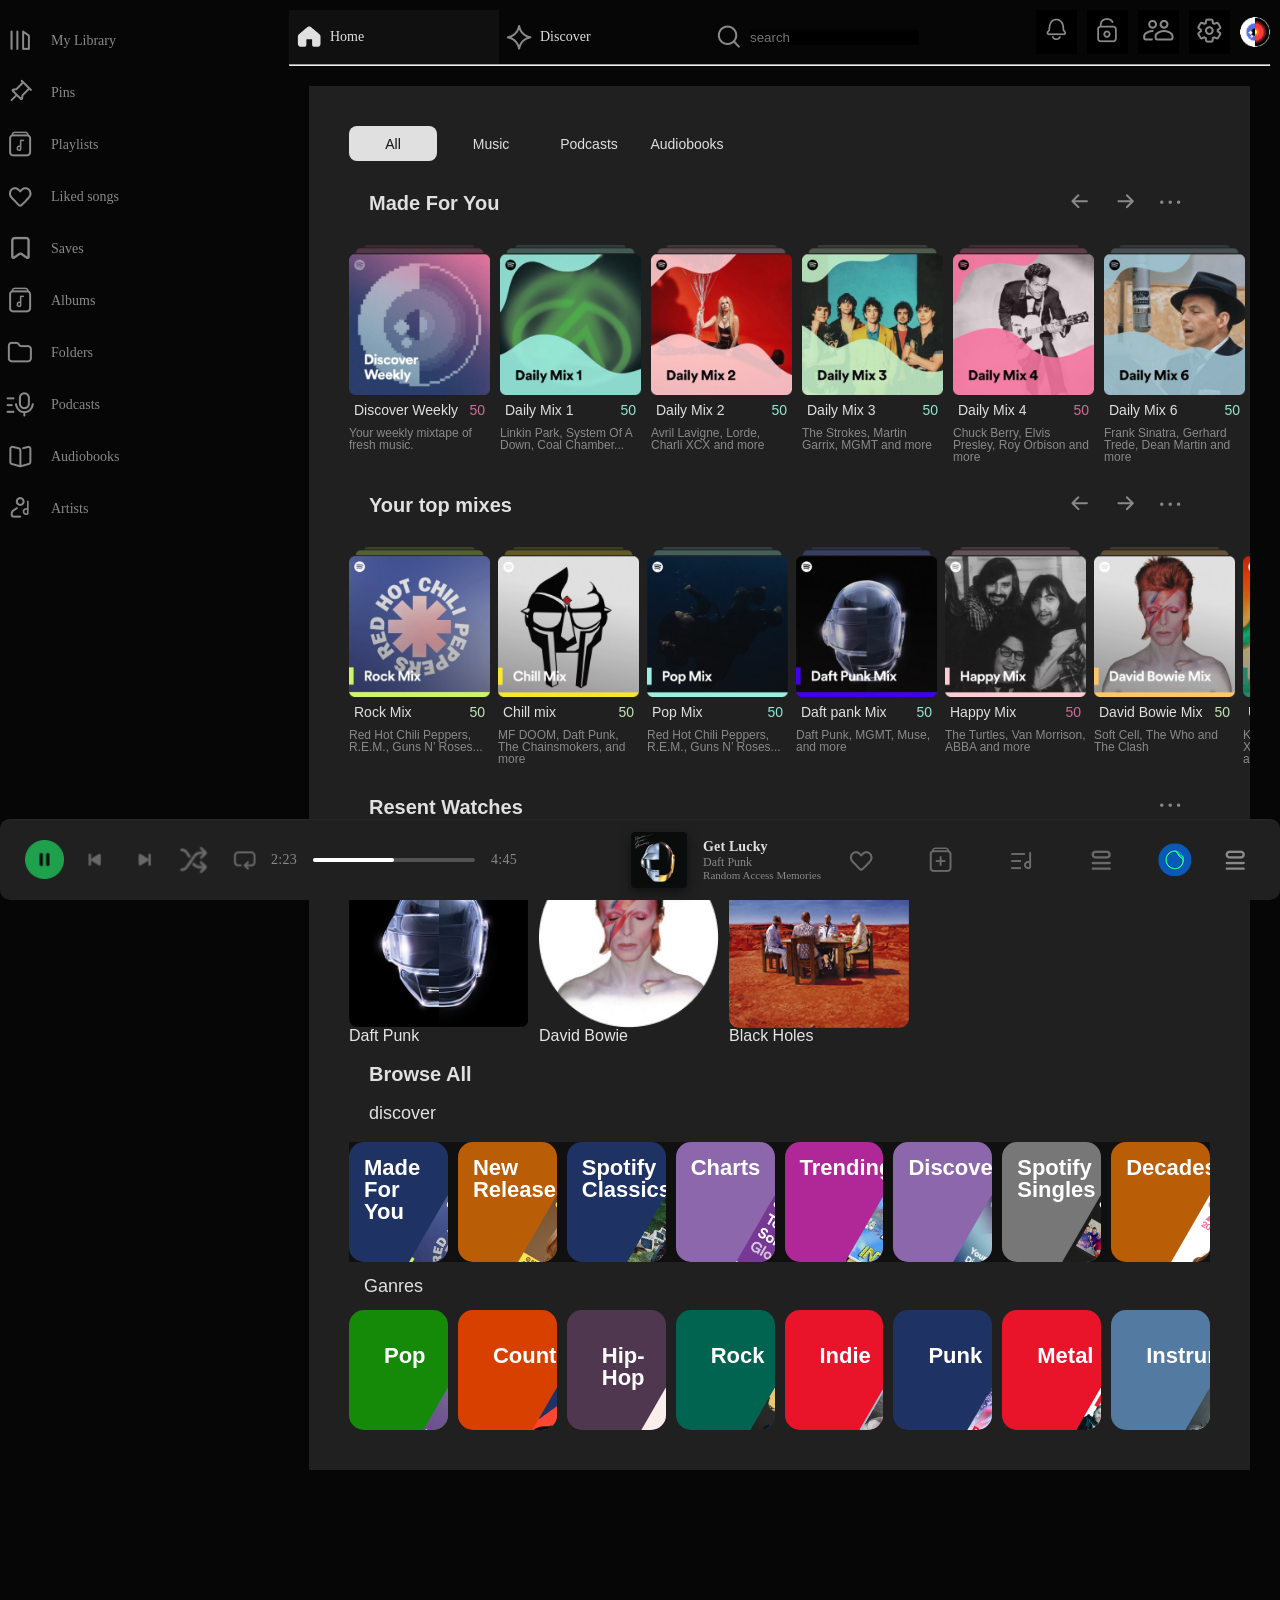
==== commit 66a79c99: "add song page" ====
--- a/index.html
+++ b/index.html
@@ -30,7 +30,7 @@
                         </div>
                         <div class="each_page">
                             <img src="assets/images/aside/like.png" alt="like icon">
-                            <a href="#">Liked songs</a>
+                            <a href="song.html">Liked songs</a>
                         </div>
                         <div class="each_page">
                             <img src="assets/images/aside/save.png" alt="save icon">
--- a/assets/css/style.css
+++ b/assets/css/style.css
@@ -1099,7 +1099,7 @@
   width: 30px;
   height: 30px;
   border-radius: 50%;
-  background: #1ed760;
+  background: #1db954;
   display: flex;
   align-items: center;
   justify-content: center;
@@ -1178,7 +1178,7 @@
   width: 30px;
   height: 30px;
   border-radius: 50%;
-  background: #1ed760;
+  background: #1db954;
   display: flex;
   align-items: center;
   justify-content: center;
@@ -1748,6 +1748,315 @@
   opacity: 0.7;
 }
 
+* {
+  margin: 0;
+  padding: 0;
+  box-sizing: border-box;
+  font-family: arial;
+}
+
+body {
+  background: #202020;
+  color: #e5e5e5;
+}
+
+/* MAIN */
+.main {
+  padding: 40px;
+  overflow: auto;
+  background: #202020;
+}
+
+/* SONG HEADER */
+.song-header {
+  display: flex;
+  gap: 40px;
+  margin-bottom: 40px;
+}
+
+.cover img {
+  width: 500px;
+  height: 500px;
+  border-radius: 10px;
+}
+
+.song-info h2 {
+  font-size: 34px;
+  margin-bottom: 15px;
+}
+.song-info .meta {
+  color: #b3b3b3;
+  margin-bottom: 20px;
+}
+.song-info .meta span {
+  margin-right: 10px;
+  font-size: 14px;
+}
+.song-info .controls {
+  display: flex;
+  gap: 10px;
+  margin-bottom: 20px;
+}
+.song-info .controls button {
+  background: #202020;
+  border: none;
+  color: #e5e5e5;
+  padding: 10px 14px;
+  border-radius: 50%;
+  cursor: pointer;
+}
+.song-info .controls button.play {
+  background: #202020;
+  color: black;
+  font-size: 18px;
+}
+.song-info .genres span {
+  border: 1px solid #444;
+  padding: 6px 14px;
+  border-radius: 20px;
+  margin-right: 10px;
+  font-size: 14px;
+  color: #b3b3b3;
+}
+.song-info .artists {
+  margin-top: 20px;
+  display: flex;
+  flex-direction: column;
+  gap: 12px;
+}
+.song-info .artist {
+  display: flex;
+  gap: 10px;
+  align-items: center;
+}
+.song-info .artist img {
+  width: 61px;
+  height: 61px;
+  border-radius: 50%;
+}
+.song-info .artist p {
+  font-size: 16px;
+}
+.song-info .artist span {
+  font-size: 16px;
+  color: #b3b3b3;
+}
+
+/* LYRICS */
+.tabs {
+  display: flex;
+  gap: 30px;
+  margin-bottom: 20px;
+}
+.tabs span {
+  color: #b3b3b3;
+  cursor: pointer;
+}
+.tabs .active {
+  color: #1db954;
+  border-bottom: 2px solid #1db954;
+  padding-bottom: 4px;
+}
+
+.icons-text {
+  display: flex;
+  gap: 180px;
+}
+
+.icons {
+  display: flex;
+  flex-direction: column;
+}
+
+.text p {
+  font-size: 28px;
+  margin-bottom: 10px;
+}
+
+/* PLAYER */
+.player {
+  grid-column: 1/3;
+  background: #202020;
+  display: flex;
+  justify-content: space-between;
+  align-items: center;
+  padding: 15px 30px;
+}
+
+.player-left {
+  display: flex;
+  gap: 10px;
+  align-items: center;
+}
+.player-left img {
+  width: 50px;
+}
+.player-left span {
+  color: #b3b3b3;
+  font-size: 12px;
+}
+
+.player-controls {
+  display: flex;
+  gap: 10px;
+  justify-content: center;
+  margin-bottom: 5px;
+}
+.player-controls button {
+  background: none;
+  border: none;
+  color: #e5e5e5;
+  cursor: pointer;
+}
+.player-controls button.play {
+  background: #1db954;
+  width: 35px;
+  height: 35px;
+  border-radius: 50%;
+  color: #202020;
+}
+
+.progress {
+  display: flex;
+  align-items: center;
+  gap: 10px;
+}
+
+.bar {
+  width: 300px;
+  height: 4px;
+  background: #2a2a2a;
+  border-radius: 5px;
+  position: relative;
+}
+
+.fill {
+  width: 40%;
+  height: 100%;
+  background: #1db954;
+  border-radius: 5px;
+}
+
+.player-right {
+  display: flex;
+  gap: 10px;
+}
+.player-right button {
+  background: none;
+  border: none;
+  color: #e5e5e5;
+  cursor: pointer;
+}
+
+.player {
+  position: fixed;
+  bottom: 0;
+  left: 0;
+  width: 100%;
+  height: 81px;
+  border-radius: 10px;
+  background: #202020;
+  display: flex;
+  align-items: center;
+  justify-content: space-between;
+  padding: 0 25px;
+}
+
+/* LEFT */
+.player-left {
+  display: flex;
+  align-items: center;
+  gap: 12px;
+}
+.player-left .song-img img {
+  width: 55px;
+  height: 55px;
+  object-fit: cover;
+}
+.player-left .song-info .title {
+  font-size: 15px;
+}
+.player-left .song-info span {
+  display: block;
+  font-size: 15px;
+  color: #b3b3b3;
+}
+
+/* CENTER */
+.player-center {
+  display: flex;
+  flex-direction: column;
+  align-items: center;
+  gap: 8px;
+}
+
+.controls {
+  display: flex;
+  align-items: center;
+  gap: 16px;
+}
+.controls button {
+  background: none;
+  border: none;
+  color: #b3b3b3;
+  font-size: 20px;
+  cursor: pointer;
+}
+.controls button:hover {
+  color: #e5e5e5;
+}
+.controls .play {
+  width: 36px;
+  height: 36px;
+  border-radius: 50%;
+  background: #1db954;
+  color: black;
+  display: flex;
+  align-items: center;
+  justify-content: center;
+}
+
+/* PROGRESS */
+.progress {
+  display: flex;
+  align-items: center;
+  gap: 10px;
+}
+.progress .time {
+  font-size: 15px;
+  color: #b3b3b3;
+}
+.progress .bar {
+  width: 450px;
+  height: 4px;
+  background: #2a2a2a;
+  border-radius: 5px;
+  position: relative;
+}
+.progress .fill {
+  width: 35%;
+  height: 100%;
+  background: #e5e5e5;
+  border-radius: 5px;
+}
+
+/* RIGHT */
+.player-right {
+  display: flex;
+  align-items: center;
+  gap: 16px;
+}
+.player-right button {
+  background: none;
+  border: none;
+  color: #b3b3b3;
+  font-size: 20px;
+  cursor: pointer;
+}
+.player-right button:hover {
+  color: #e5e5e5;
+}
+
 body {
   background-color: #060606;
 }
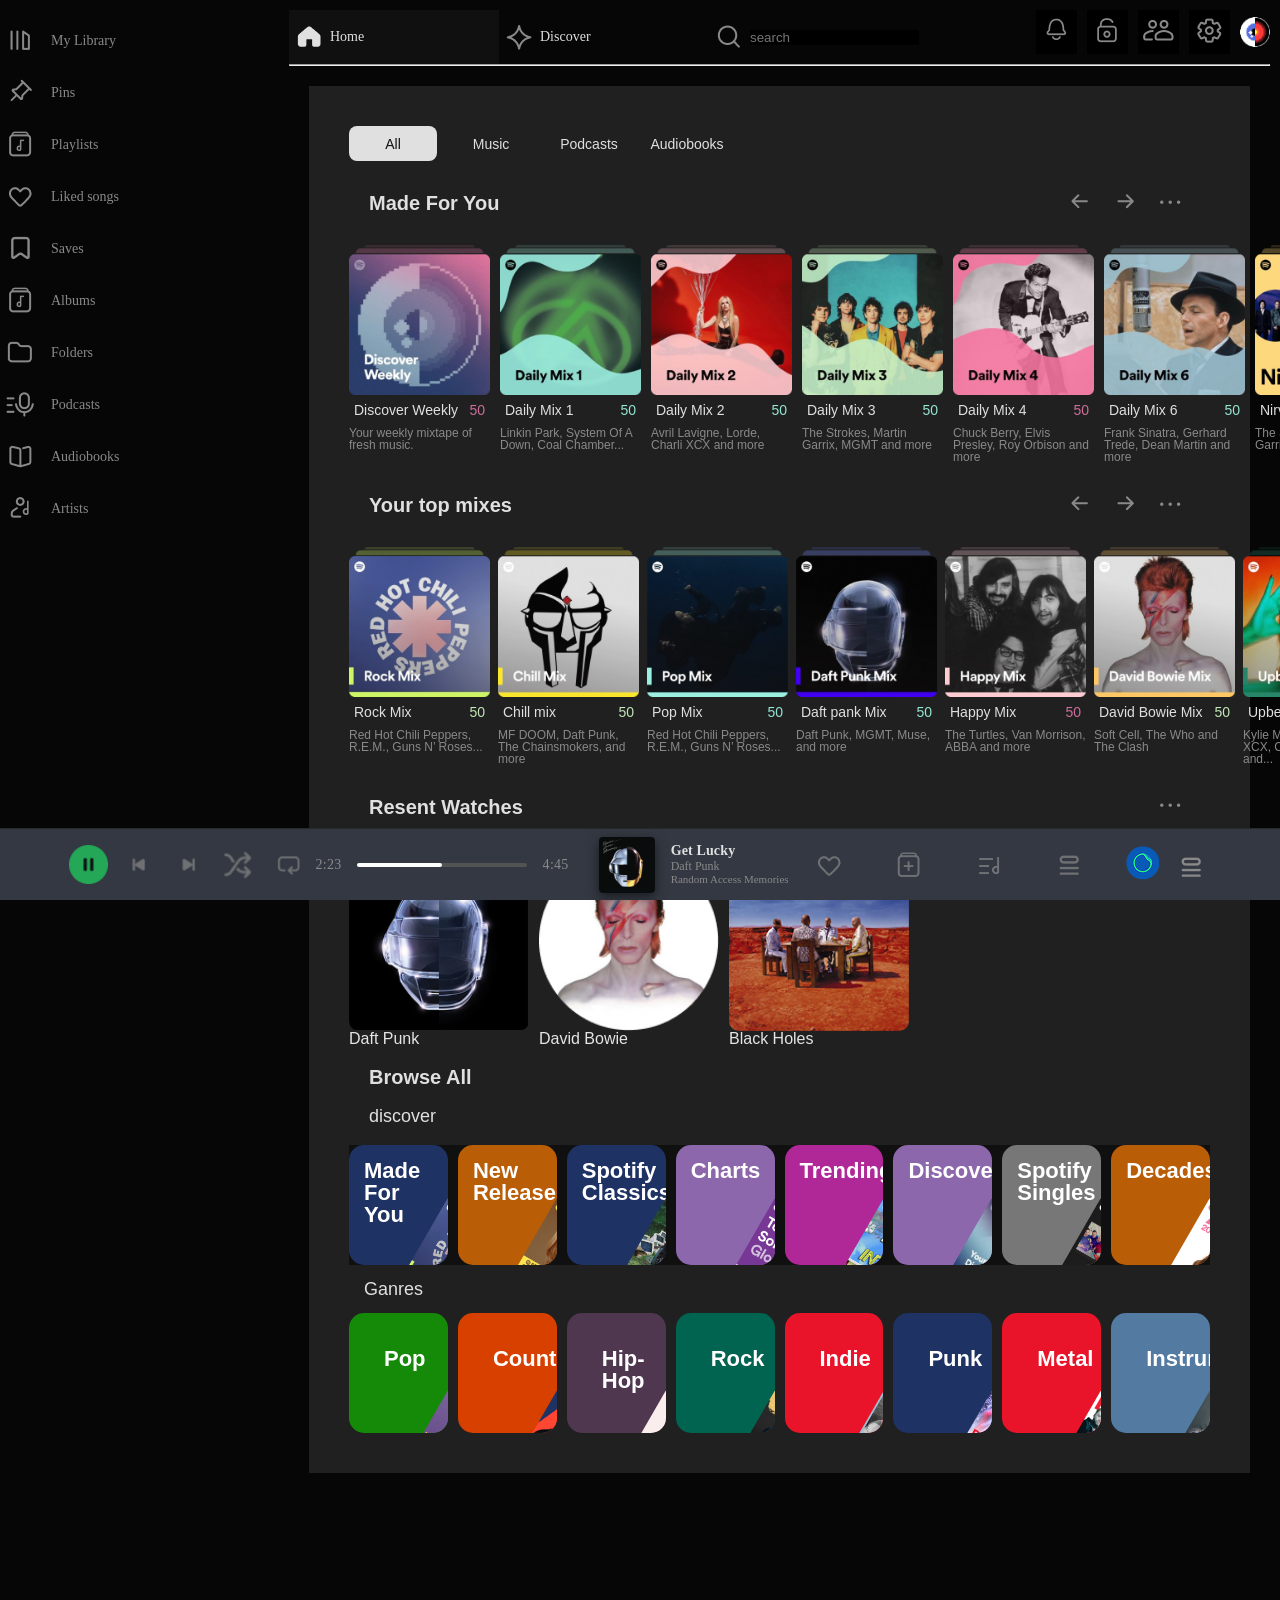
==== commit 8b708a4c: "add library list" ====
--- a/index.html
+++ b/index.html
@@ -30,7 +30,7 @@
                         </div>
                         <div class="each_page">
                             <img src="assets/images/aside/like.png" alt="like icon">
-                            <a href="song.html">Liked songs</a>
+                            <a href="librarypg2.html">Liked songs</a>
                         </div>
                         <div class="each_page">
                             <img src="assets/images/aside/save.png" alt="save icon">
--- a/assets/css/style.css
+++ b/assets/css/style.css
@@ -1752,6 +1752,121 @@
   margin: 0;
   padding: 0;
   box-sizing: border-box;
+}
+
+/* WRAPPER */
+.wrapper {
+  width: 95%;
+  margin: 20px auto;
+}
+
+/* TOPBAR */
+.topbar {
+  display: flex;
+  justify-content: space-between;
+  margin-bottom: 20px;
+}
+
+.plus {
+  width: 40px;
+  height: 40px;
+}
+
+.topbar .right {
+  display: flex;
+  align-items: center;
+  margin-left: 10px;
+  color: #a7a7a7;
+  cursor: pointer;
+  font-size: 14px;
+  gap: 10px;
+}
+
+.right-text {
+  display: flex;
+  align-items: center;
+  margin-left: 10px;
+  gap: 1px;
+}
+
+.topbar .right p {
+  color: #e5e5e5;
+}
+
+/* TABLE HEAD */
+.table-head {
+  display: grid;
+  grid-template-columns: 50px 3fr 2fr 100px 60px;
+  padding: 10px 0;
+  border-bottom: 1px solid #2a2a2a;
+  color: #e5e5e5;
+  font-size: 14px;
+  margin-bottom: 10px;
+}
+
+/* ROW */
+.row {
+  display: grid;
+  grid-template-columns: 50px 3fr 2fr 100px 60px;
+  align-items: center;
+  padding: 12px 0;
+  border-radius: 6px;
+  transition: 0.2s ease;
+}
+
+.row:hover {
+  background: #202020;
+}
+
+/* TITLE COLUMN */
+.title {
+  display: flex;
+  align-items: center;
+  gap: 15px;
+}
+
+.cover {
+  width: 40px;
+  height: 40px;
+  background: #2a2a2a;
+  border-radius: 4px;
+}
+
+.song-name {
+  font-size: 15px;
+}
+
+.artist {
+  font-size: 13px;
+  color: #a7a7a7;
+  margin-top: 3px;
+}
+
+.album {
+  color: #a7a7a7;
+  font-size: 14px;
+}
+
+.duration {
+  color: #a7a7a7;
+  font-size: 14px;
+}
+
+.heart {
+  color: #1db954;
+  font-size: 18px;
+  cursor: pointer;
+  transition: 0.2s;
+}
+
+.heart:hover {
+  transform: scale(1.2);
+}
+
+* {
+  margin: 0;
+  padding: 0;
+  box-sizing: border-box;
   font-family: arial;
 }
 
@@ -1763,33 +1878,39 @@
 /* MAIN */
 .main {
   padding: 40px;
-  overflow: auto;
   background: #202020;
 }
 
 /* SONG HEADER */
-.song-header {
-  display: flex;
-  gap: 40px;
-  margin-bottom: 40px;
-}
-
 .cover img {
   width: 500px;
   height: 500px;
   border-radius: 10px;
 }
 
+.song-header {
+  display: flex;
+  justify-content: space-between;
+  gap: 40px;
+  margin-bottom: 40px;
+  margin-right: 100px;
+}
+
 .song-info h2 {
   font-size: 34px;
   margin-bottom: 15px;
 }
-.song-info .meta {
+.song-info .meta-text {
+  display: flex;
+  align-items: center;
   color: #b3b3b3;
-  margin-bottom: 20px;
-}
-.song-info .meta span {
-  margin-right: 10px;
+}
+.song-info .meta-text img {
+  width: 24px;
+  height: 24px;
+  margin-right: 3px;
+}
+.song-info .meta-text p {
   font-size: 14px;
 }
 .song-info .controls {
@@ -1807,38 +1928,37 @@
 }
 .song-info .controls button.play {
   background: #202020;
-  color: black;
+  color: #000000;
   font-size: 18px;
 }
 .song-info .genres span {
-  border: 1px solid #444;
+  border: 1px solid #2a2a2a;
   padding: 6px 14px;
   border-radius: 20px;
-  margin-right: 10px;
+  margin-right: 5px;
   font-size: 14px;
   color: #b3b3b3;
 }
 .song-info .artists {
-  margin-top: 20px;
-  display: flex;
-  flex-direction: column;
-  gap: 12px;
-}
-.song-info .artist {
-  display: flex;
-  gap: 10px;
-  align-items: center;
-}
-.song-info .artist img {
-  width: 61px;
-  height: 61px;
+  margin-top: 12px;
+  display: flex;
+  flex-direction: column;
+  gap: 1px;
+}
+.song-info .artists {
+  gap: 10px;
+}
+.song-info .artists img {
+  width: 60px;
+  height: 60px;
   border-radius: 50%;
 }
-.song-info .artist p {
-  font-size: 16px;
-}
-.song-info .artist span {
-  font-size: 16px;
+.song-info .artists p {
+  font-size: 14px;
+  color: #e5e5e5;
+}
+.song-info .artists span {
+  font-size: 12px;
   color: #b3b3b3;
 }
 
@@ -1873,190 +1993,6 @@
   margin-bottom: 10px;
 }
 
-/* PLAYER */
-.player {
-  grid-column: 1/3;
-  background: #202020;
-  display: flex;
-  justify-content: space-between;
-  align-items: center;
-  padding: 15px 30px;
-}
-
-.player-left {
-  display: flex;
-  gap: 10px;
-  align-items: center;
-}
-.player-left img {
-  width: 50px;
-}
-.player-left span {
-  color: #b3b3b3;
-  font-size: 12px;
-}
-
-.player-controls {
-  display: flex;
-  gap: 10px;
-  justify-content: center;
-  margin-bottom: 5px;
-}
-.player-controls button {
-  background: none;
-  border: none;
-  color: #e5e5e5;
-  cursor: pointer;
-}
-.player-controls button.play {
-  background: #1db954;
-  width: 35px;
-  height: 35px;
-  border-radius: 50%;
-  color: #202020;
-}
-
-.progress {
-  display: flex;
-  align-items: center;
-  gap: 10px;
-}
-
-.bar {
-  width: 300px;
-  height: 4px;
-  background: #2a2a2a;
-  border-radius: 5px;
-  position: relative;
-}
-
-.fill {
-  width: 40%;
-  height: 100%;
-  background: #1db954;
-  border-radius: 5px;
-}
-
-.player-right {
-  display: flex;
-  gap: 10px;
-}
-.player-right button {
-  background: none;
-  border: none;
-  color: #e5e5e5;
-  cursor: pointer;
-}
-
-.player {
-  position: fixed;
-  bottom: 0;
-  left: 0;
-  width: 100%;
-  height: 81px;
-  border-radius: 10px;
-  background: #202020;
-  display: flex;
-  align-items: center;
-  justify-content: space-between;
-  padding: 0 25px;
-}
-
-/* LEFT */
-.player-left {
-  display: flex;
-  align-items: center;
-  gap: 12px;
-}
-.player-left .song-img img {
-  width: 55px;
-  height: 55px;
-  object-fit: cover;
-}
-.player-left .song-info .title {
-  font-size: 15px;
-}
-.player-left .song-info span {
-  display: block;
-  font-size: 15px;
-  color: #b3b3b3;
-}
-
-/* CENTER */
-.player-center {
-  display: flex;
-  flex-direction: column;
-  align-items: center;
-  gap: 8px;
-}
-
-.controls {
-  display: flex;
-  align-items: center;
-  gap: 16px;
-}
-.controls button {
-  background: none;
-  border: none;
-  color: #b3b3b3;
-  font-size: 20px;
-  cursor: pointer;
-}
-.controls button:hover {
-  color: #e5e5e5;
-}
-.controls .play {
-  width: 36px;
-  height: 36px;
-  border-radius: 50%;
-  background: #1db954;
-  color: black;
-  display: flex;
-  align-items: center;
-  justify-content: center;
-}
-
-/* PROGRESS */
-.progress {
-  display: flex;
-  align-items: center;
-  gap: 10px;
-}
-.progress .time {
-  font-size: 15px;
-  color: #b3b3b3;
-}
-.progress .bar {
-  width: 450px;
-  height: 4px;
-  background: #2a2a2a;
-  border-radius: 5px;
-  position: relative;
-}
-.progress .fill {
-  width: 35%;
-  height: 100%;
-  background: #e5e5e5;
-  border-radius: 5px;
-}
-
-/* RIGHT */
-.player-right {
-  display: flex;
-  align-items: center;
-  gap: 16px;
-}
-.player-right button {
-  background: none;
-  border: none;
-  color: #b3b3b3;
-  font-size: 20px;
-  cursor: pointer;
-}
-.player-right button:hover {
-  color: #e5e5e5;
-}
-
 body {
   background-color: #060606;
 }
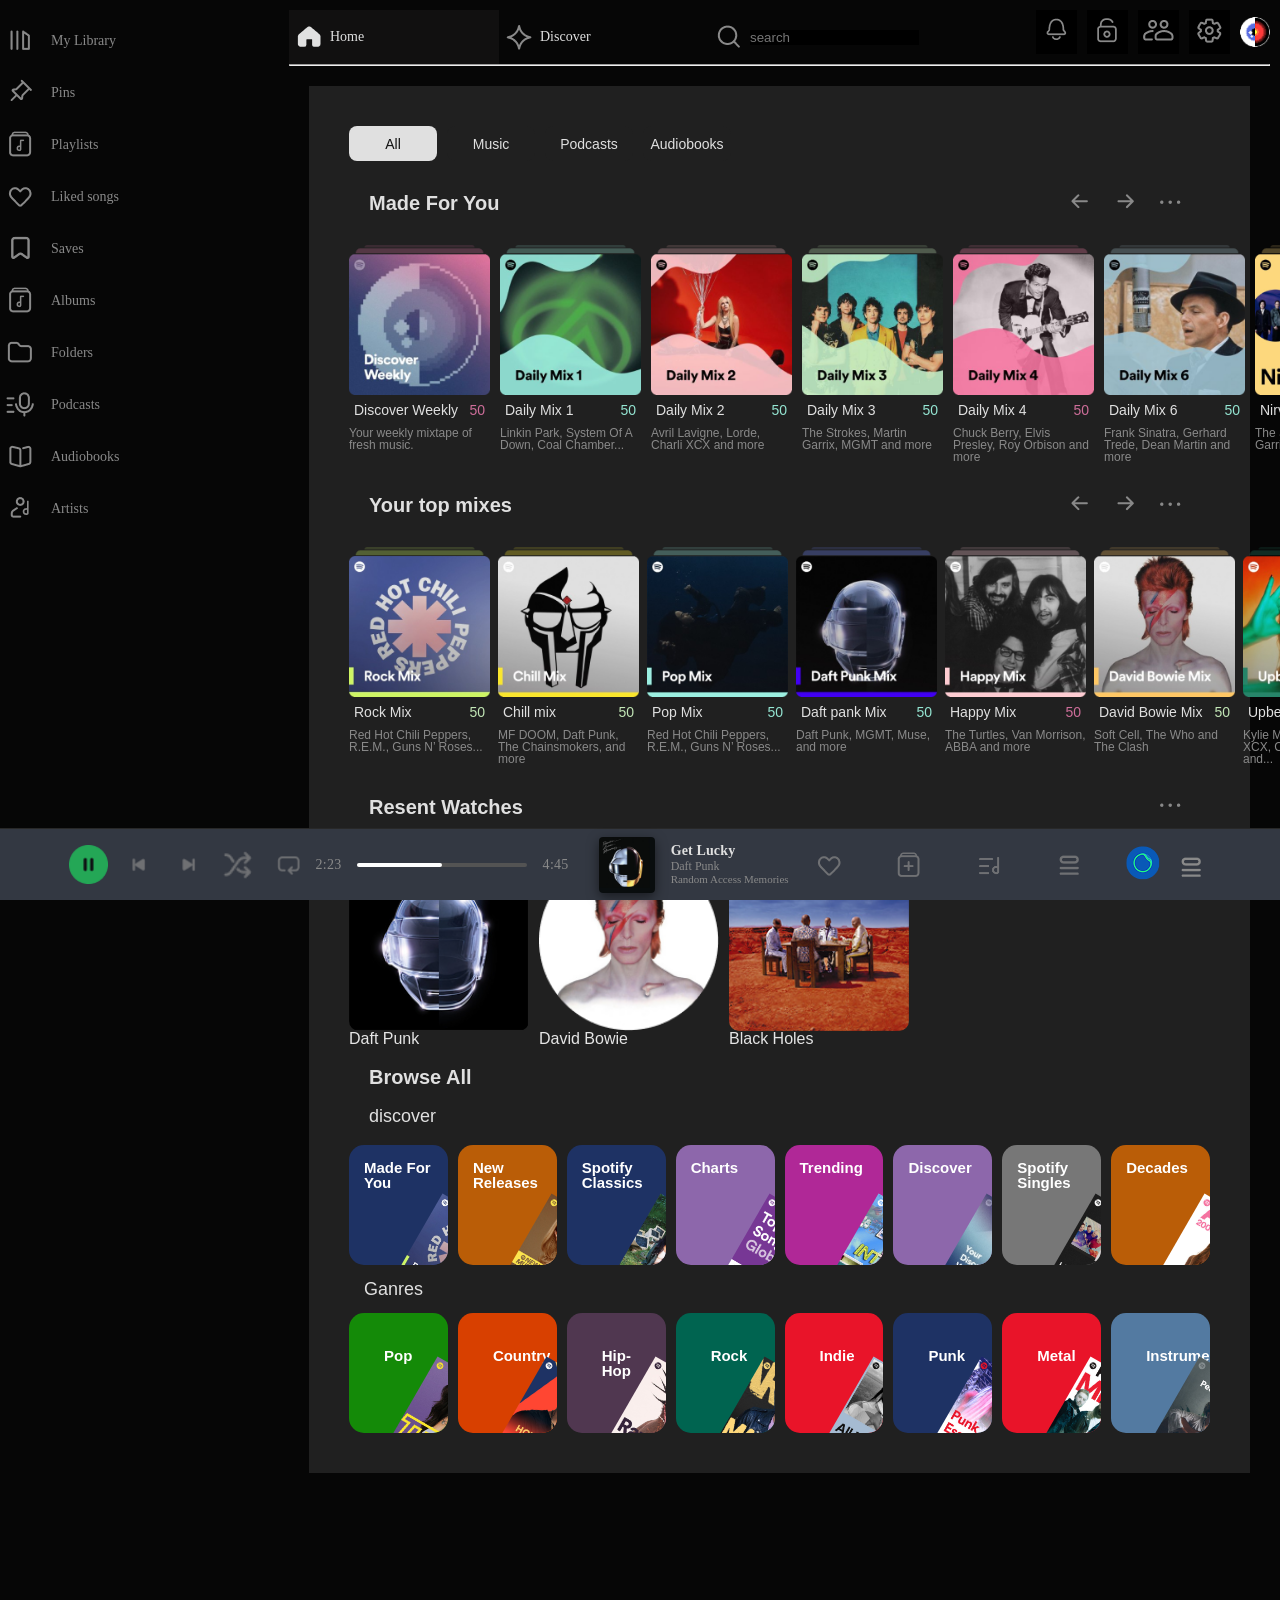
==== commit 4faa8b71: "changed code" ====
--- a/index.html
+++ b/index.html
@@ -420,7 +420,7 @@
                      <p>discover</p>
                 </section>
                 <!-- albums sort by popularity -->
-                <section class="discover" id="discover">
+                <section class="discover_ls">
                     <div class="each_discover_box" id="madeforu" >
                         <p class="discover_title">Made For You</p>
                         <img src="assets/images/main/madeforyou.png" alt="made for u">
--- a/assets/css/style.css
+++ b/assets/css/style.css
@@ -479,7 +479,7 @@
   justify-content: space-between;
   align-items: center;
   text-align: center;
-  margin: 20px;
+  padding: 20px;
 }
 .main .recent h2 {
   font-size: 20px;
@@ -512,7 +512,7 @@
   display: flex;
   flex-direction: column;
   gap: 20px;
-  margin: 20px;
+  padding: 20px;
 }
 .main .browse h2 {
   font-size: 20px;
@@ -526,78 +526,78 @@
   color: #E0E0E0;
   letter-spacing: 3%;
 }
-.main .discover {
+.main .discover_ls {
   display: flex;
   justify-content: space-between;
   gap: 10px;
 }
-.main .discover .each_discover_box {
+.main .discover_ls .each_discover_box {
   padding: 15px;
   position: relative;
   overflow: hidden;
 }
-.main .discover .each_discover_box .discover_title {
+.main .discover_ls .each_discover_box .discover_title {
   color: white;
-  font-size: 22px;
+  font-size: 15px;
   font-weight: 900;
 }
-.main .discover .each_discover_box img {
+.main .discover_ls .each_discover_box img {
   width: 90px;
   position: absolute;
-  top: 70px;
-  left: 70px;
+  top: 65px;
+  left: 65px;
   transform: rotate(30deg);
 }
-.main .discover #madeforu {
+.main .discover_ls #madeforu {
   width: 120px;
   height: 120px;
   background-color: #1e3264;
   border-radius: 15px;
 }
-.main .discover #releases {
+.main .discover_ls #releases {
   width: 120px;
   height: 120px;
   background-color: #BA5D07;
   border-radius: 15px;
 }
-.main .discover #classics {
+.main .discover_ls #classics {
   width: 120px;
   height: 120px;
   background-color: #1E3264;
   border-radius: 15px;
 }
-.main .discover #charts {
+.main .discover_ls #charts {
   width: 120px;
   height: 120px;
   background-color: #8D67AB;
   border-radius: 15px;
 }
-.main .discover #trending {
+.main .discover_ls #trending {
   width: 120px;
   height: 120px;
   background-color: #B02897;
   border-radius: 15px;
 }
-.main .discover #discover {
+.main .discover_ls #discover {
   width: 120px;
   height: 120px;
   background-color: #8D67AB;
   border-radius: 15px;
 }
-.main .discover #singles {
+.main .discover_ls #singles {
   width: 120px;
   height: 120px;
   background-color: #777777;
   border-radius: 15px;
 }
-.main .discover #decades {
+.main .discover_ls #decades {
   width: 120px;
   height: 120px;
   background-color: #BA5D07;
   border-radius: 15px;
 }
 .main .ganres_title {
-  margin: 15px;
+  padding: 15px;
   font-size: 18px;
   font-weight: 500;
   color: #E0E0E0;
@@ -615,14 +615,14 @@
 }
 .main .ganres .each_ganres_box .ganres_title {
   color: white;
-  font-size: 22px;
+  font-size: 15px;
   font-weight: 900;
 }
 .main .ganres .each_ganres_box img {
   width: 90px;
   position: absolute;
-  top: 79px;
-  left: 79px;
+  top: 60px;
+  left: 60px;
   transform: rotate(30deg);
 }
 .main .ganres #pop {
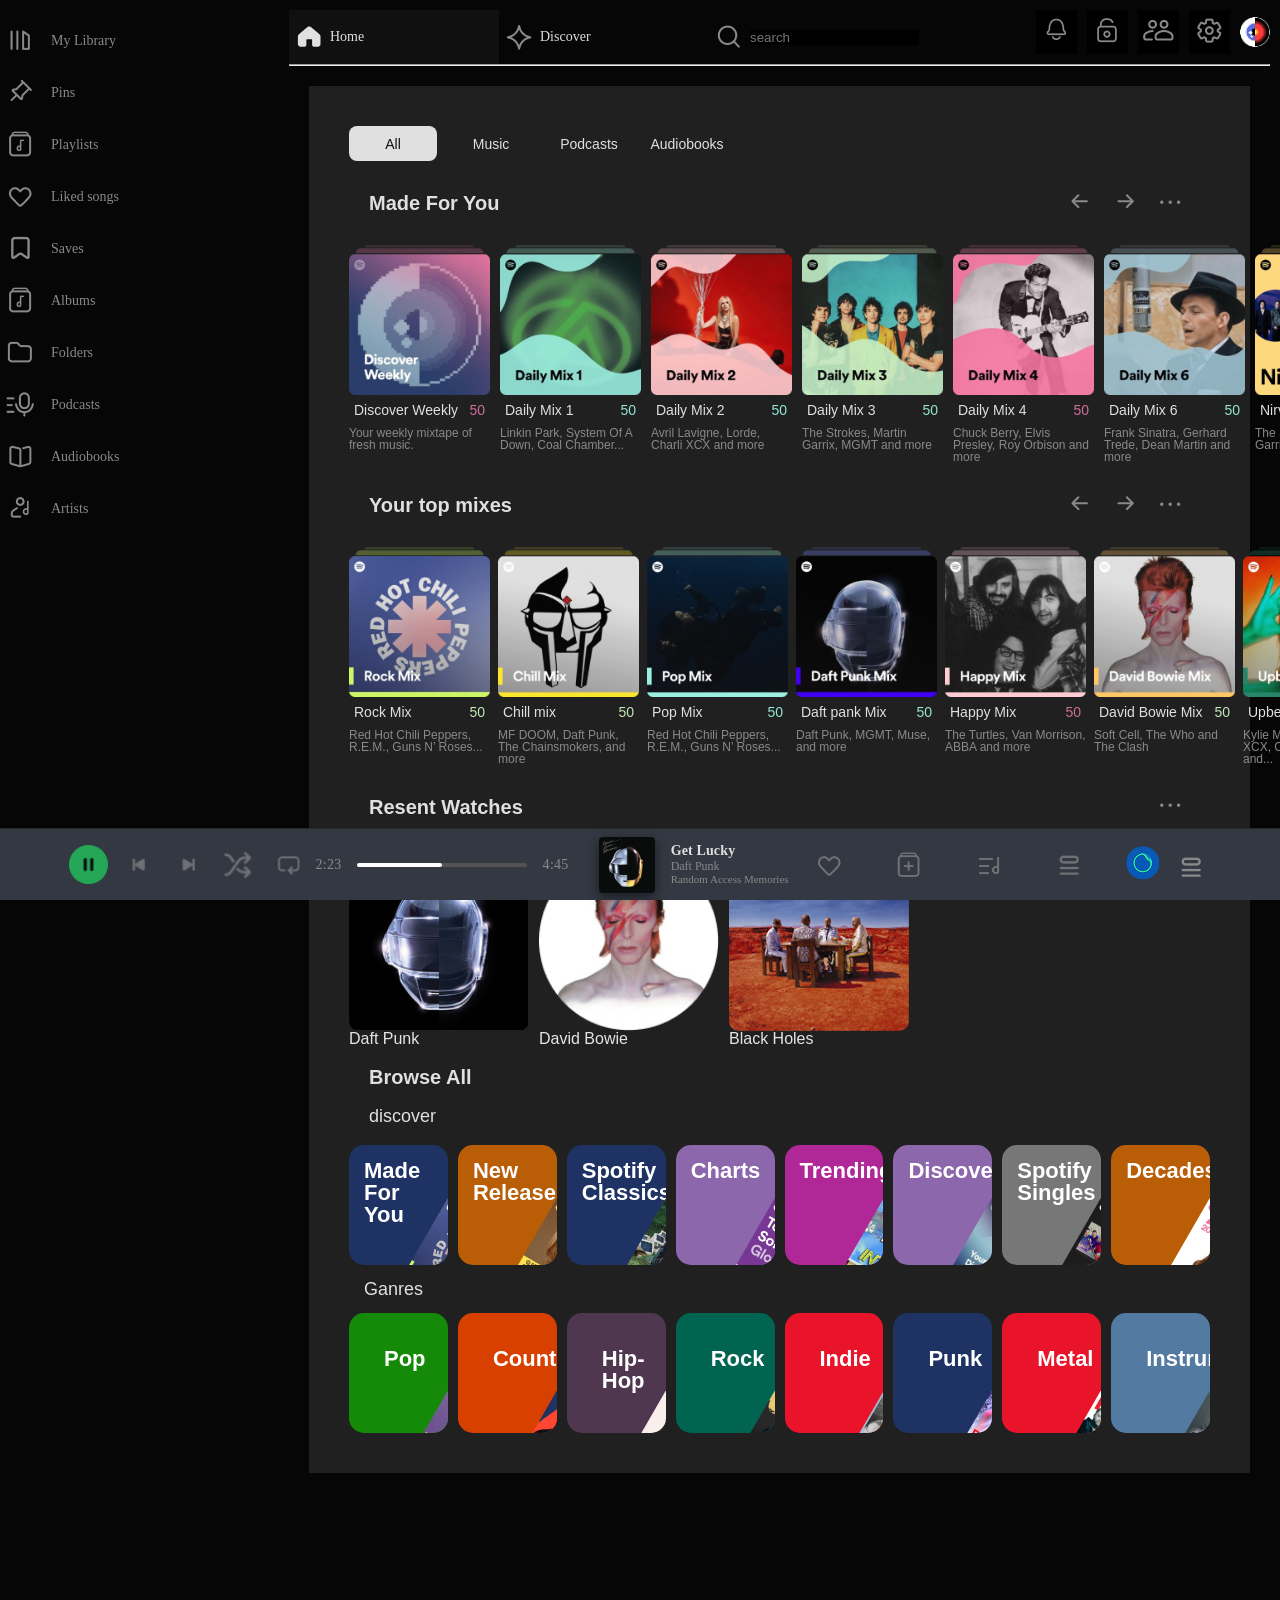
==== commit cfacdd0d: "added library section" ====
--- a/index.html
+++ b/index.html
@@ -18,7 +18,7 @@
                     <li class="main_pages">
                         <div class="each_page">
                             <img src="assets/images/aside/library.png" alt="library icon">
-                            <a href="#">My Library</a>
+                            <a href="my_library.html">My Library</a>
                         </div>
                         <div class="each_page">
                             <img src="assets/images/aside/pin.png" alt="pin icon">
@@ -30,7 +30,7 @@
                         </div>
                         <div class="each_page">
                             <img src="assets/images/aside/like.png" alt="like icon">
-                            <a href="librarypg2.html">Liked songs</a>
+                            <a href="#">Liked songs</a>
                         </div>
                         <div class="each_page">
                             <img src="assets/images/aside/save.png" alt="save icon">
@@ -420,7 +420,7 @@
                      <p>discover</p>
                 </section>
                 <!-- albums sort by popularity -->
-                <section class="discover_ls">
+                <section class="discover" id="discover">
                     <div class="each_discover_box" id="madeforu" >
                         <p class="discover_title">Made For You</p>
                         <img src="assets/images/main/madeforyou.png" alt="made for u">
--- a/assets/css/style.css
+++ b/assets/css/style.css
@@ -479,7 +479,7 @@
   justify-content: space-between;
   align-items: center;
   text-align: center;
-  padding: 20px;
+  margin: 20px;
 }
 .main .recent h2 {
   font-size: 20px;
@@ -512,7 +512,7 @@
   display: flex;
   flex-direction: column;
   gap: 20px;
-  padding: 20px;
+  margin: 20px;
 }
 .main .browse h2 {
   font-size: 20px;
@@ -526,78 +526,78 @@
   color: #E0E0E0;
   letter-spacing: 3%;
 }
-.main .discover_ls {
+.main .discover {
   display: flex;
   justify-content: space-between;
   gap: 10px;
 }
-.main .discover_ls .each_discover_box {
+.main .discover .each_discover_box {
   padding: 15px;
   position: relative;
   overflow: hidden;
 }
-.main .discover_ls .each_discover_box .discover_title {
+.main .discover .each_discover_box .discover_title {
   color: white;
-  font-size: 15px;
+  font-size: 22px;
   font-weight: 900;
 }
-.main .discover_ls .each_discover_box img {
+.main .discover .each_discover_box img {
   width: 90px;
   position: absolute;
-  top: 65px;
-  left: 65px;
+  top: 70px;
+  left: 70px;
   transform: rotate(30deg);
 }
-.main .discover_ls #madeforu {
+.main .discover #madeforu {
   width: 120px;
   height: 120px;
   background-color: #1e3264;
   border-radius: 15px;
 }
-.main .discover_ls #releases {
+.main .discover #releases {
   width: 120px;
   height: 120px;
   background-color: #BA5D07;
   border-radius: 15px;
 }
-.main .discover_ls #classics {
+.main .discover #classics {
   width: 120px;
   height: 120px;
   background-color: #1E3264;
   border-radius: 15px;
 }
-.main .discover_ls #charts {
+.main .discover #charts {
   width: 120px;
   height: 120px;
   background-color: #8D67AB;
   border-radius: 15px;
 }
-.main .discover_ls #trending {
+.main .discover #trending {
   width: 120px;
   height: 120px;
   background-color: #B02897;
   border-radius: 15px;
 }
-.main .discover_ls #discover {
+.main .discover #discover {
   width: 120px;
   height: 120px;
   background-color: #8D67AB;
   border-radius: 15px;
 }
-.main .discover_ls #singles {
+.main .discover #singles {
   width: 120px;
   height: 120px;
   background-color: #777777;
   border-radius: 15px;
 }
-.main .discover_ls #decades {
+.main .discover #decades {
   width: 120px;
   height: 120px;
   background-color: #BA5D07;
   border-radius: 15px;
 }
 .main .ganres_title {
-  padding: 15px;
+  margin: 15px;
   font-size: 18px;
   font-weight: 500;
   color: #E0E0E0;
@@ -615,14 +615,14 @@
 }
 .main .ganres .each_ganres_box .ganres_title {
   color: white;
-  font-size: 15px;
+  font-size: 22px;
   font-weight: 900;
 }
 .main .ganres .each_ganres_box img {
   width: 90px;
   position: absolute;
-  top: 60px;
-  left: 60px;
+  top: 79px;
+  left: 79px;
   transform: rotate(30deg);
 }
 .main .ganres #pop {
@@ -1036,7 +1036,7 @@
 }
 
 #discover {
-  background-color: rgb(17, 16, 16);
+  background-color: #202020;
 }
 
 #home {
@@ -1763,7 +1763,6 @@
 /* TOPBAR */
 .topbar {
   display: flex;
-  justify-content: space-between;
   margin-bottom: 20px;
 }
 
@@ -1772,25 +1771,23 @@
   height: 40px;
 }
 
-.topbar .right {
-  display: flex;
-  align-items: center;
-  margin-left: 10px;
+.topbar {
+  display: flex;
+  justify-content: space-between;
   color: #a7a7a7;
   cursor: pointer;
   font-size: 14px;
+}
+
+.right {
+  display: flex;
   gap: 10px;
 }
 
 .right-text {
   display: flex;
   align-items: center;
-  margin-left: 10px;
-  gap: 1px;
-}
-
-.topbar .right p {
-  color: #e5e5e5;
+  font-size: 14px;
 }
 
 /* TABLE HEAD */
@@ -1883,17 +1880,13 @@
 
 /* SONG HEADER */
 .cover img {
-  width: 500px;
-  height: 500px;
   border-radius: 10px;
 }
 
 .song-header {
   display: flex;
-  justify-content: space-between;
-  gap: 40px;
+  gap: 20px;
   margin-bottom: 40px;
-  margin-right: 100px;
 }
 
 .song-info h2 {
@@ -1908,15 +1901,16 @@
 .song-info .meta-text img {
   width: 24px;
   height: 24px;
-  margin-right: 3px;
+  margin-right: 5px;
 }
 .song-info .meta-text p {
   font-size: 14px;
+  margin-right: 10px;
 }
 .song-info .controls {
   display: flex;
   gap: 10px;
-  margin-bottom: 20px;
+  margin-bottom: 7px;
 }
 .song-info .controls button {
   background: #202020;
@@ -1940,20 +1934,18 @@
   color: #b3b3b3;
 }
 .song-info .artists {
-  margin-top: 12px;
-  display: flex;
-  flex-direction: column;
-  gap: 1px;
-}
-.song-info .artists {
-  gap: 10px;
+  margin-top: 8px;
+  display: flex;
+  flex-direction: column;
 }
 .song-info .artists img {
   width: 60px;
   height: 60px;
   border-radius: 50%;
+  margin-top: 10px;
 }
 .song-info .artists p {
+  margin-top: 10px;
   font-size: 14px;
   color: #e5e5e5;
 }
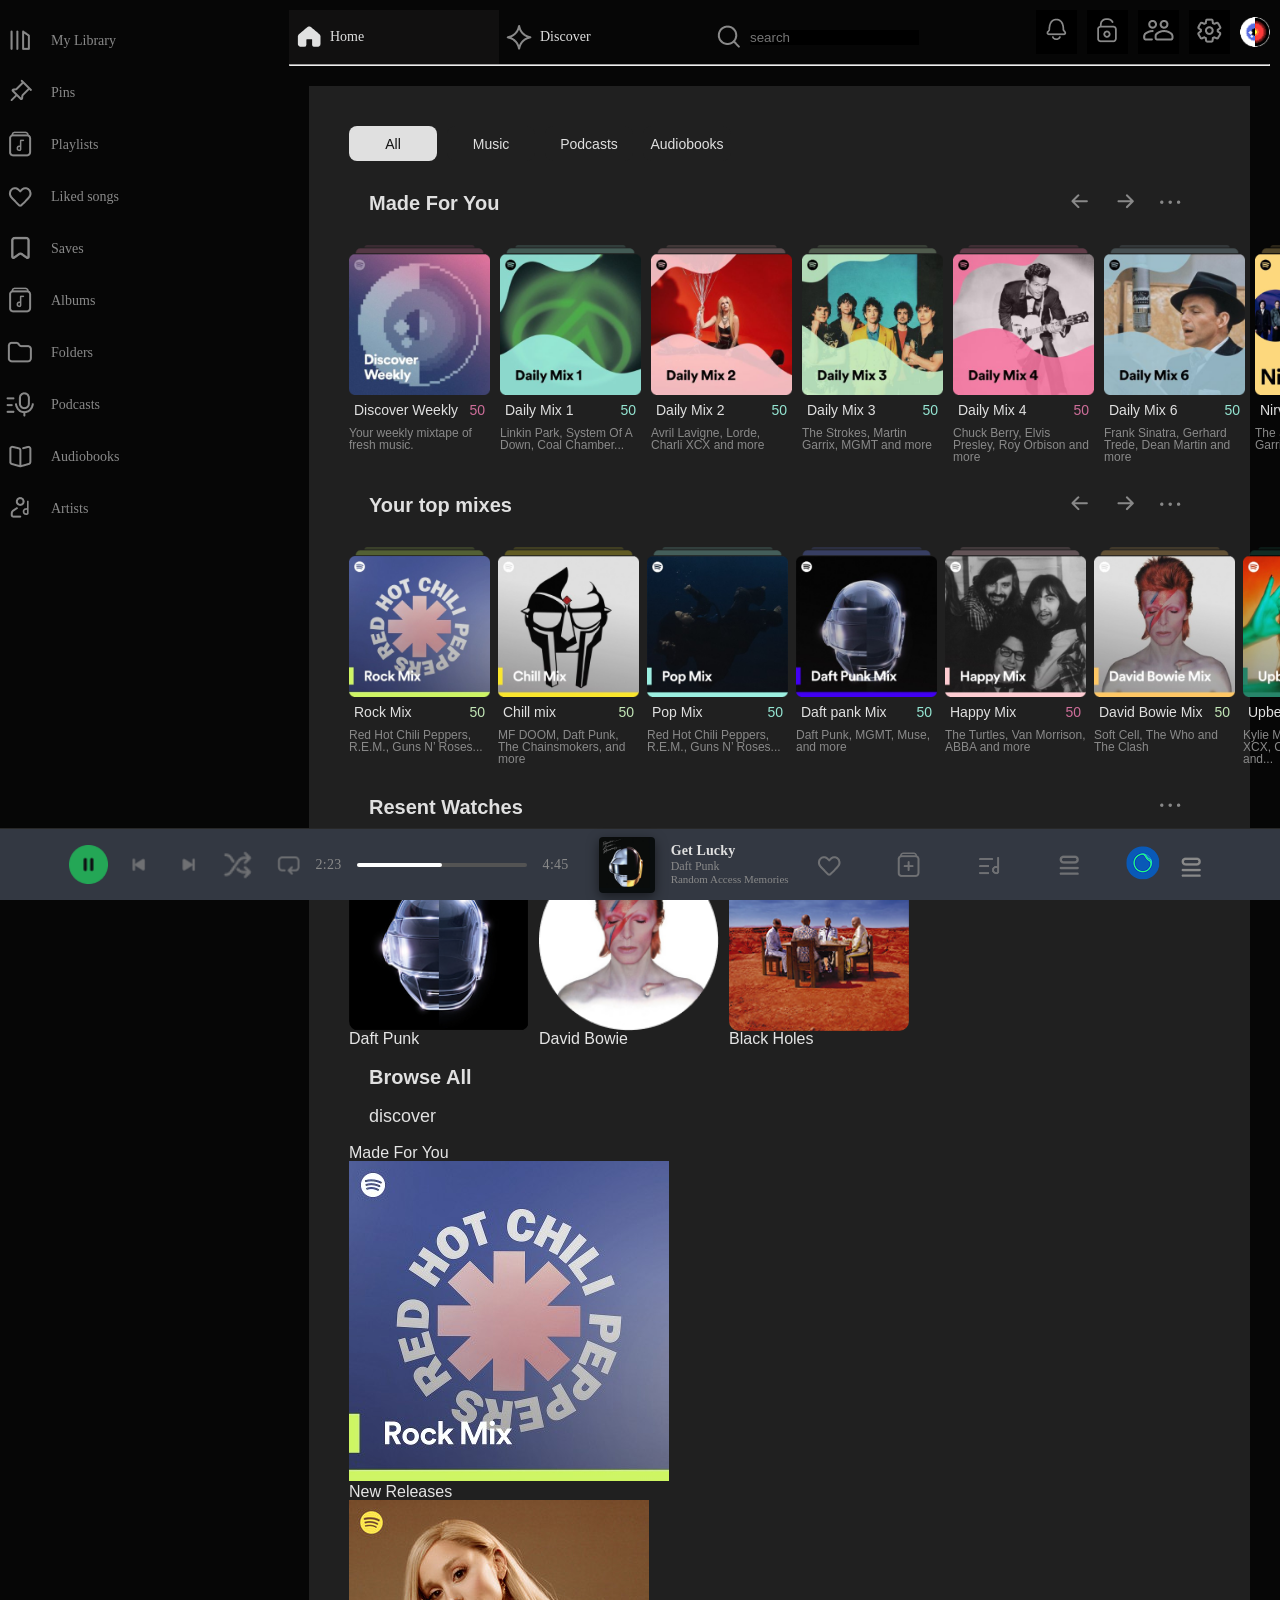
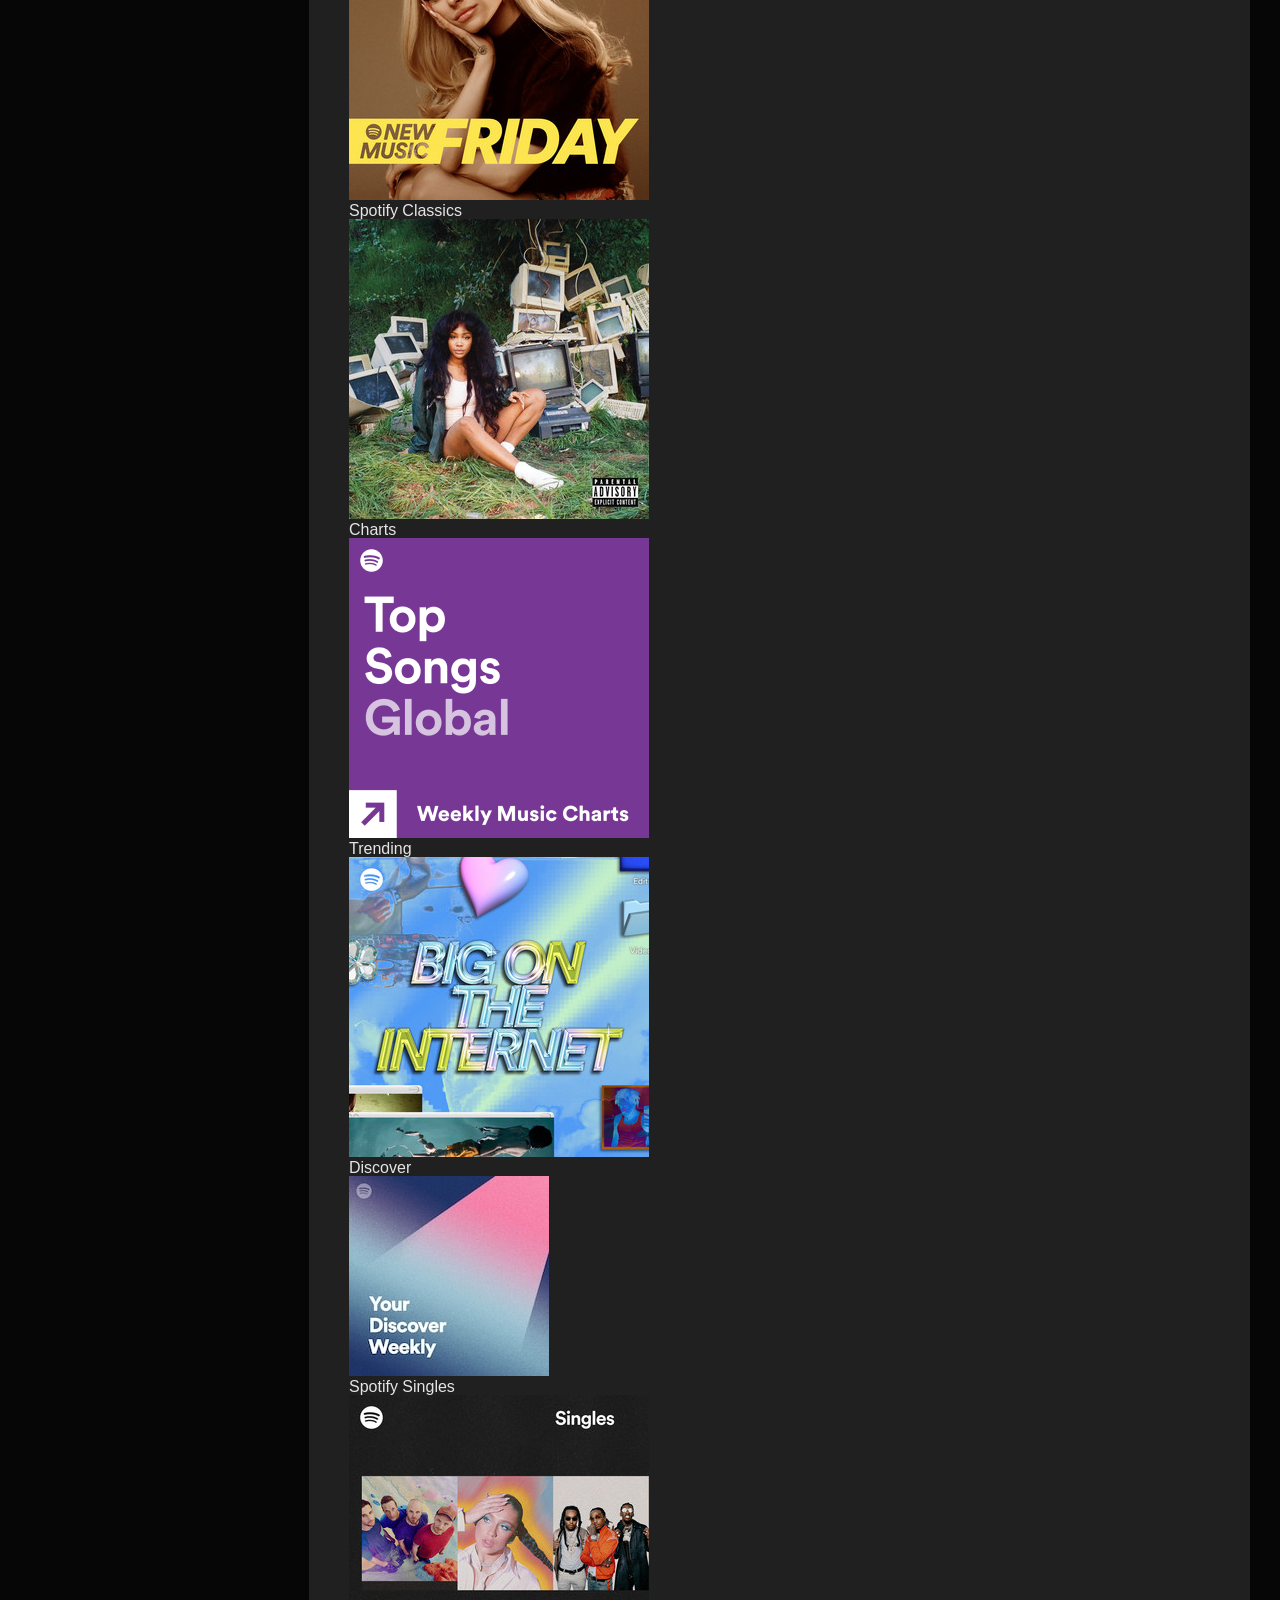
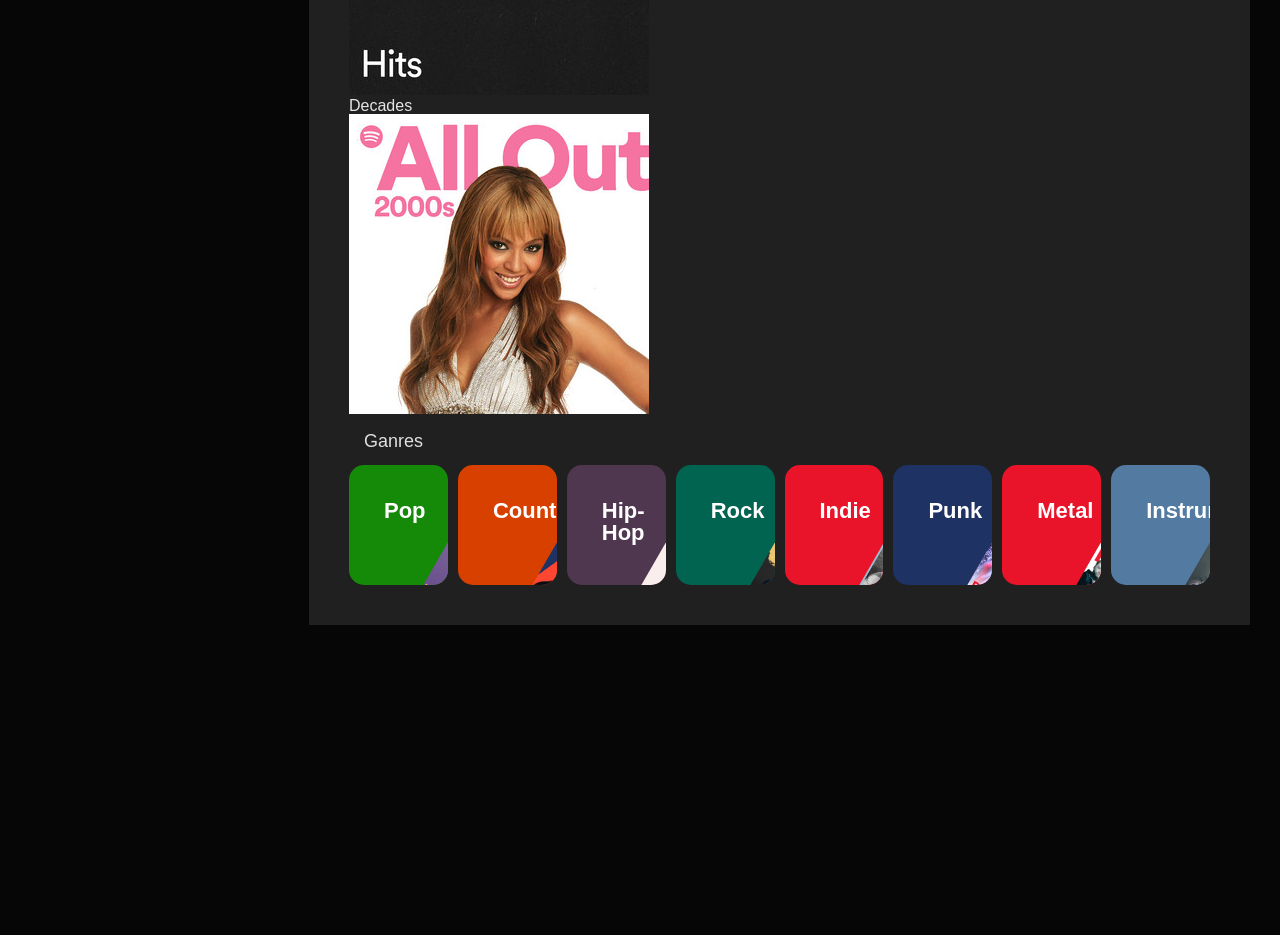
==== commit 369d02a3: "Merge pull request #16 from natagiorgashvili7/library-section added library section" ====
--- a/index.html
+++ b/index.html
@@ -30,7 +30,7 @@
                         </div>
                         <div class="each_page">
                             <img src="assets/images/aside/like.png" alt="like icon">
-                            <a href="#">Liked songs</a>
+                            <a href="librarypg2.html">Liked songs</a>
                         </div>
                         <div class="each_page">
                             <img src="assets/images/aside/save.png" alt="save icon">
@@ -420,7 +420,7 @@
                      <p>discover</p>
                 </section>
                 <!-- albums sort by popularity -->
-                <section class="discover" id="discover">
+                <section class="discover_ls">
                     <div class="each_discover_box" id="madeforu" >
                         <p class="discover_title">Made For You</p>
                         <img src="assets/images/main/madeforyou.png" alt="made for u">
